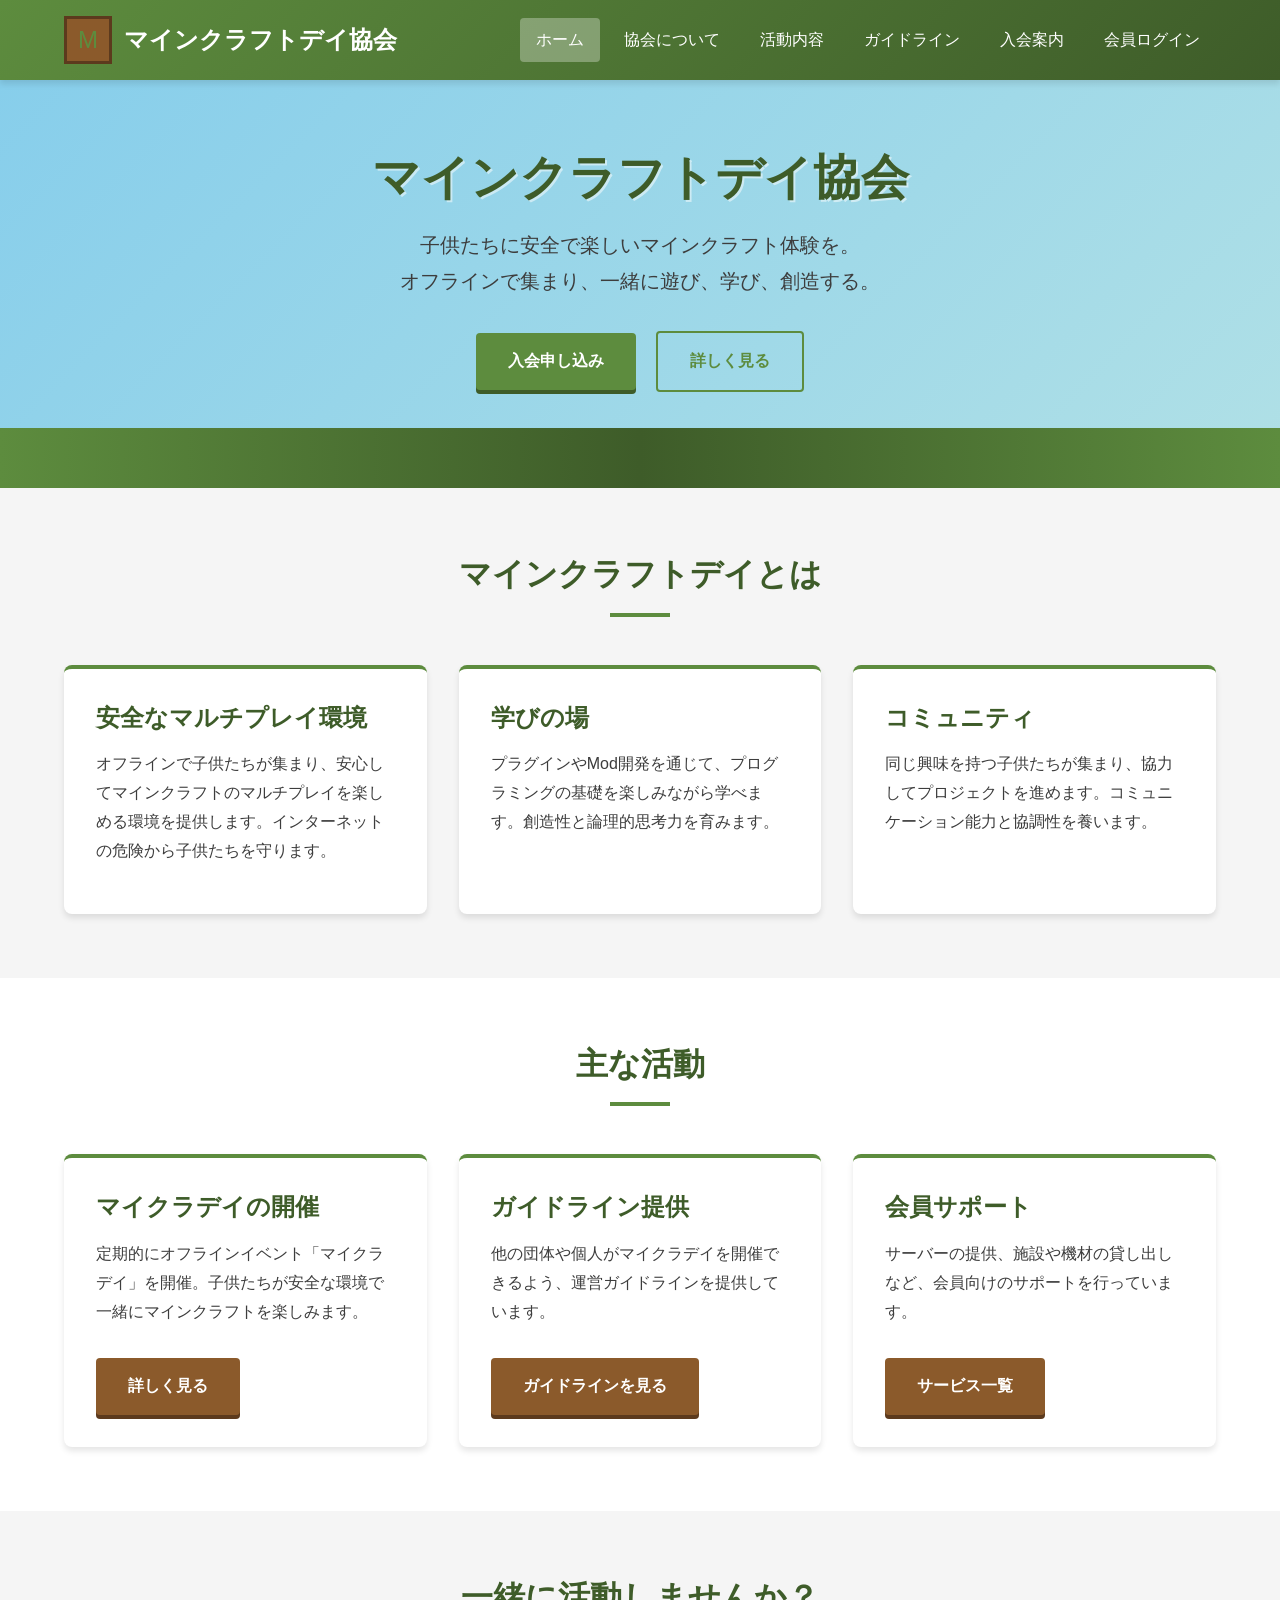
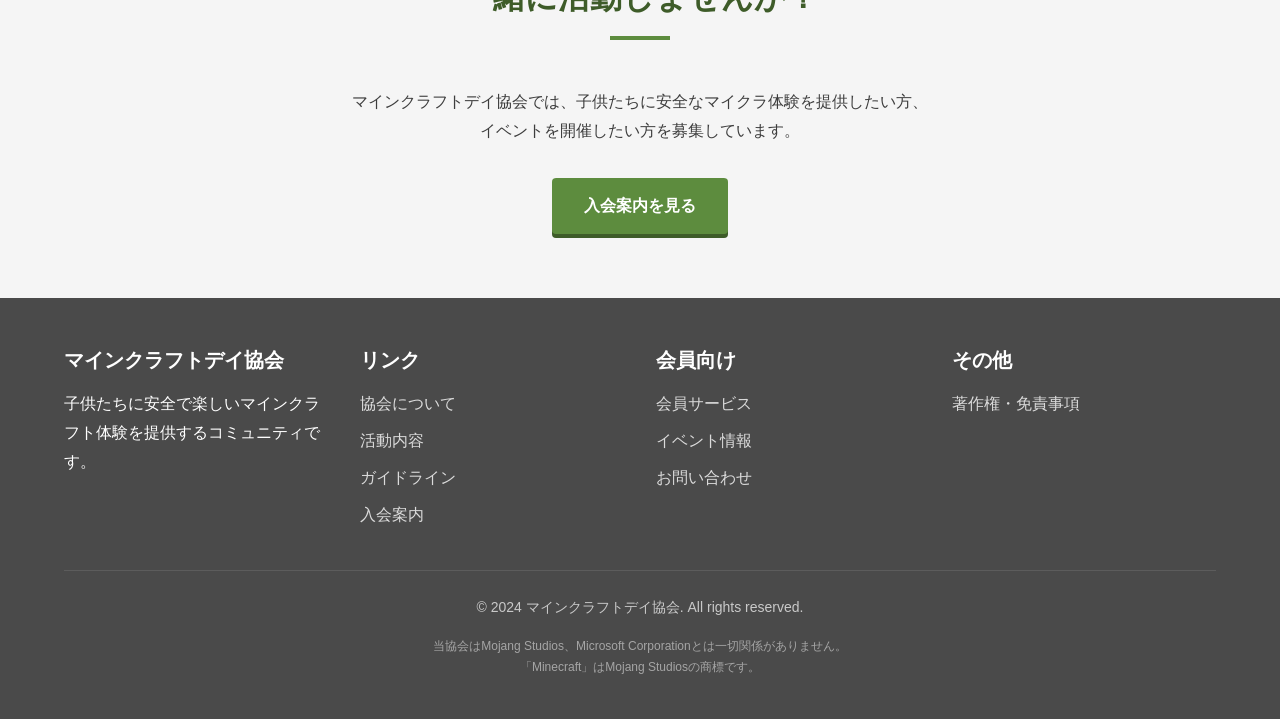
==== docs/index.html @ dab54b53 "初回登録" ====
<!DOCTYPE html>
<html lang="ja">
<head>
  <meta charset="UTF-8">
  <meta name="viewport" content="width=device-width, initial-scale=1.0">
  <meta name="description" content="マインクラフトデイ協会 - 子供たちに安全なマインクラフト体験を提供するコミュニティ。オフラインイベント「マイクラデイ」の開催、ガイドライン提供、サーバー・施設・機材の貸し出しを行っています。">
  <meta name="keywords" content="マインクラフト,マイクラ,子供,教育,オフラインイベント,マルチプレイ,Mod,プラグイン">
  <title>マインクラフトデイ協会 | 公式サイト</title>
  <link rel="stylesheet" href="css/style.css">
</head>
<body>
  <!-- Header -->
  <header class="header">
    <div class="container header-inner">
      <a href="index.html" class="logo">
        <div class="logo-icon">M</div>
        <span class="logo-text">マインクラフトデイ協会</span>
      </a>
      <button class="nav-toggle" aria-label="メニュー" onclick="toggleNav()">☰</button>
      <nav class="nav" id="nav">
        <a href="index.html" class="nav-link active">ホーム</a>
        <a href="about.html" class="nav-link">協会について</a>
        <a href="activities.html" class="nav-link">活動内容</a>
        <a href="guidelines.html" class="nav-link">ガイドライン</a>
        <a href="membership.html" class="nav-link">入会案内</a>
        <a href="members.html" class="nav-link">会員ログイン</a>
      </nav>
    </div>
  </header>

  <!-- Hero Section -->
  <section class="hero">
    <div class="container hero-content">
      <h1>マインクラフトデイ協会</h1>
      <p class="hero-subtitle">
        子供たちに安全で楽しいマインクラフト体験を。<br>
        オフラインで集まり、一緒に遊び、学び、創造する。
      </p>
      <div>
        <a href="membership.html" class="btn btn-primary">入会申し込み</a>
        <a href="about.html" class="btn btn-outline" style="margin-left: 1rem;">詳しく見る</a>
      </div>
    </div>
  </section>

  <!-- About Section -->
  <section class="section">
    <div class="container">
      <h2 class="section-title">マインクラフトデイとは</h2>
      <div class="card-grid">
        <div class="card">
          <h3>安全なマルチプレイ環境</h3>
          <p>オフラインで子供たちが集まり、安心してマインクラフトのマルチプレイを楽しめる環境を提供します。インターネットの危険から子供たちを守ります。</p>
        </div>
        <div class="card">
          <h3>学びの場</h3>
          <p>プラグインやMod開発を通じて、プログラミングの基礎を楽しみながら学べます。創造性と論理的思考力を育みます。</p>
        </div>
        <div class="card">
          <h3>コミュニティ</h3>
          <p>同じ興味を持つ子供たちが集まり、協力してプロジェクトを進めます。コミュニケーション能力と協調性を養います。</p>
        </div>
      </div>
    </div>
  </section>

  <!-- Activities Section -->
  <section class="section section-alt">
    <div class="container">
      <h2 class="section-title">主な活動</h2>
      <div class="card-grid">
        <div class="card">
          <h3>マイクラデイの開催</h3>
          <p>定期的にオフラインイベント「マイクラデイ」を開催。子供たちが安全な環境で一緒にマインクラフトを楽しみます。</p>
          <a href="activities.html" class="btn btn-secondary mt-2">詳しく見る</a>
        </div>
        <div class="card">
          <h3>ガイドライン提供</h3>
          <p>他の団体や個人がマイクラデイを開催できるよう、運営ガイドラインを提供しています。</p>
          <a href="guidelines.html" class="btn btn-secondary mt-2">ガイドラインを見る</a>
        </div>
        <div class="card">
          <h3>会員サポート</h3>
          <p>サーバーの提供、施設や機材の貸し出しなど、会員向けのサポートを行っています。</p>
          <a href="services.html" class="btn btn-secondary mt-2">サービス一覧</a>
        </div>
      </div>
    </div>
  </section>

  <!-- Join Section -->
  <section class="section">
    <div class="container text-center">
      <h2 class="section-title">一緒に活動しませんか？</h2>
      <p style="max-width: 600px; margin: 0 auto 2rem;">
        マインクラフトデイ協会では、子供たちに安全なマイクラ体験を提供したい方、<br>
        イベントを開催したい方を募集しています。
      </p>
      <a href="membership.html" class="btn btn-primary">入会案内を見る</a>
    </div>
  </section>

  <!-- Footer -->
  <footer class="footer">
    <div class="container">
      <div class="footer-grid">
        <div>
          <h4>マインクラフトデイ協会</h4>
          <p>子供たちに安全で楽しいマインクラフト体験を提供するコミュニティです。</p>
        </div>
        <div>
          <h4>リンク</h4>
          <ul class="footer-links">
            <li><a href="about.html">協会について</a></li>
            <li><a href="activities.html">活動内容</a></li>
            <li><a href="guidelines.html">ガイドライン</a></li>
            <li><a href="membership.html">入会案内</a></li>
          </ul>
        </div>
        <div>
          <h4>会員向け</h4>
          <ul class="footer-links">
            <li><a href="services.html">会員サービス</a></li>
            <li><a href="events.html">イベント情報</a></li>
            <li><a href="contact.html">お問い合わせ</a></li>
          </ul>
        </div>
        <div>
          <h4>その他</h4>
          <ul class="footer-links">
            <li><a href="legal.html">著作権・免責事項</a></li>
          </ul>
        </div>
      </div>
      <div class="footer-bottom">
        <p>&copy; 2024 マインクラフトデイ協会. All rights reserved.</p>
        <p class="footer-disclaimer">
          当協会はMojang Studios、Microsoft Corporationとは一切関係がありません。<br>
          「Minecraft」はMojang Studiosの商標です。
        </p>
      </div>
    </div>
  </footer>

  <script src="js/main.js"></script>
</body>
</html>
---- docs/css/style.css ----
/* ===================================
   Minecraft Day - Official Website
   =================================== */

/* CSS Variables */
:root {
  --mc-green: #5D8C3E;
  --mc-dark-green: #3E5C29;
  --mc-brown: #8B5A2B;
  --mc-dark-brown: #5C3A1D;
  --mc-stone: #7F7F7F;
  --mc-dark-stone: #4A4A4A;
  --mc-sky: #87CEEB;
  --mc-dirt: #966F33;
  --mc-text: #3D3D3D;
  --mc-light: #F5F5F5;
  --mc-white: #FFFFFF;
  --shadow: 0 4px 6px rgba(0, 0, 0, 0.1);
  --shadow-lg: 0 10px 25px rgba(0, 0, 0, 0.15);
}

/* Reset & Base */
*, *::before, *::after {
  box-sizing: border-box;
  margin: 0;
  padding: 0;
}

html {
  scroll-behavior: smooth;
}

body {
  font-family: 'Noto Sans JP', 'Hiragino Sans', 'Meiryo', sans-serif;
  line-height: 1.8;
  color: var(--mc-text);
  background-color: var(--mc-light);
}

a {
  color: var(--mc-green);
  text-decoration: none;
  transition: color 0.3s ease;
}

a:hover {
  color: var(--mc-dark-green);
}

img {
  max-width: 100%;
  height: auto;
}

/* Typography */
h1, h2, h3, h4, h5, h6 {
  font-weight: 700;
  line-height: 1.4;
  margin-bottom: 1rem;
}

h1 { font-size: 2.5rem; }
h2 { font-size: 2rem; }
h3 { font-size: 1.5rem; }
h4 { font-size: 1.25rem; }

p {
  margin-bottom: 1rem;
}

/* Layout */
.container {
  max-width: 1200px;
  margin: 0 auto;
  padding: 0 1.5rem;
}

/* Header */
.header {
  background: linear-gradient(135deg, var(--mc-green) 0%, var(--mc-dark-green) 100%);
  color: var(--mc-white);
  padding: 1rem 0;
  position: sticky;
  top: 0;
  z-index: 1000;
  box-shadow: var(--shadow);
}

.header-inner {
  display: flex;
  justify-content: space-between;
  align-items: center;
}

.logo {
  display: flex;
  align-items: center;
  gap: 0.75rem;
}

.logo-icon {
  width: 48px;
  height: 48px;
  background: var(--mc-brown);
  border: 3px solid var(--mc-dark-brown);
  display: flex;
  align-items: center;
  justify-content: center;
  font-size: 1.5rem;
}

.logo-text {
  font-size: 1.5rem;
  font-weight: 700;
  color: var(--mc-white);
}

.logo-text:hover {
  color: var(--mc-white);
}

/* Navigation */
.nav {
  display: flex;
  gap: 0.5rem;
}

.nav-link {
  color: var(--mc-white);
  padding: 0.5rem 1rem;
  border-radius: 4px;
  font-weight: 500;
  transition: background-color 0.3s ease;
}

.nav-link:hover {
  background-color: rgba(255, 255, 255, 0.2);
  color: var(--mc-white);
}

.nav-link.active {
  background-color: rgba(255, 255, 255, 0.3);
}

/* Mobile Navigation */
.nav-toggle {
  display: none;
  background: none;
  border: none;
  color: var(--mc-white);
  font-size: 1.5rem;
  cursor: pointer;
  padding: 0.5rem;
}

@media (max-width: 768px) {
  .nav-toggle {
    display: block;
  }

  .nav {
    display: none;
    position: absolute;
    top: 100%;
    left: 0;
    right: 0;
    background: var(--mc-dark-green);
    flex-direction: column;
    padding: 1rem;
    gap: 0;
  }

  .nav.active {
    display: flex;
  }

  .nav-link {
    padding: 1rem;
    border-bottom: 1px solid rgba(255, 255, 255, 0.1);
  }
}

/* Hero Section */
.hero {
  background: linear-gradient(135deg, var(--mc-sky) 0%, #B0E0E6 100%);
  padding: 4rem 0;
  text-align: center;
  position: relative;
  overflow: hidden;
}

.hero::before {
  content: '';
  position: absolute;
  bottom: 0;
  left: 0;
  right: 0;
  height: 60px;
  background: linear-gradient(to right, var(--mc-green) 0%, var(--mc-dark-green) 50%, var(--mc-green) 100%);
}

.hero-content {
  position: relative;
  z-index: 1;
  padding-bottom: 2rem;
}

.hero h1 {
  font-size: 3rem;
  color: var(--mc-dark-green);
  margin-bottom: 1rem;
  text-shadow: 2px 2px 0 rgba(255, 255, 255, 0.5);
}

.hero-subtitle {
  font-size: 1.25rem;
  color: var(--mc-text);
  max-width: 600px;
  margin: 0 auto 2rem;
}

/* Buttons */
.btn {
  display: inline-block;
  padding: 0.875rem 2rem;
  border-radius: 4px;
  font-weight: 600;
  text-align: center;
  cursor: pointer;
  transition: all 0.3s ease;
  border: none;
}

.btn-primary {
  background: var(--mc-green);
  color: var(--mc-white);
  box-shadow: 0 4px 0 var(--mc-dark-green);
}

.btn-primary:hover {
  background: var(--mc-dark-green);
  color: var(--mc-white);
  transform: translateY(2px);
  box-shadow: 0 2px 0 var(--mc-dark-green);
}

.btn-secondary {
  background: var(--mc-brown);
  color: var(--mc-white);
  box-shadow: 0 4px 0 var(--mc-dark-brown);
}

.btn-secondary:hover {
  background: var(--mc-dark-brown);
  color: var(--mc-white);
  transform: translateY(2px);
  box-shadow: 0 2px 0 var(--mc-dark-brown);
}

.btn-outline {
  background: transparent;
  color: var(--mc-green);
  border: 2px solid var(--mc-green);
}

.btn-outline:hover {
  background: var(--mc-green);
  color: var(--mc-white);
}

/* Section */
.section {
  padding: 4rem 0;
}

.section-alt {
  background: var(--mc-white);
}

.section-title {
  text-align: center;
  margin-bottom: 3rem;
  color: var(--mc-dark-green);
  position: relative;
}

.section-title::after {
  content: '';
  display: block;
  width: 60px;
  height: 4px;
  background: var(--mc-green);
  margin: 1rem auto 0;
}

/* Cards */
.card-grid {
  display: grid;
  grid-template-columns: repeat(auto-fit, minmax(280px, 1fr));
  gap: 2rem;
}

.card {
  background: var(--mc-white);
  border-radius: 8px;
  padding: 2rem;
  box-shadow: var(--shadow);
  transition: transform 0.3s ease, box-shadow 0.3s ease;
  border-top: 4px solid var(--mc-green);
}

.card:hover {
  transform: translateY(-5px);
  box-shadow: var(--shadow-lg);
}

.card-icon {
  font-size: 3rem;
  margin-bottom: 1rem;
}

.card h3 {
  color: var(--mc-dark-green);
}

/* Features */
.feature-list {
  list-style: none;
}

.feature-list li {
  padding: 0.75rem 0;
  padding-left: 2rem;
  position: relative;
  border-bottom: 1px solid rgba(0, 0, 0, 0.05);
}

.feature-list li::before {
  content: '✓';
  position: absolute;
  left: 0;
  color: var(--mc-green);
  font-weight: bold;
}

/* Table */
.table-responsive {
  overflow-x: auto;
}

table {
  width: 100%;
  border-collapse: collapse;
  margin: 1.5rem 0;
}

th, td {
  padding: 1rem;
  text-align: left;
  border-bottom: 1px solid #ddd;
}

th {
  background: var(--mc-green);
  color: var(--mc-white);
}

tr:hover {
  background: rgba(93, 140, 62, 0.05);
}

/* Form Embed */
.form-container {
  max-width: 800px;
  margin: 0 auto;
  background: var(--mc-white);
  padding: 2rem;
  border-radius: 8px;
  box-shadow: var(--shadow);
}

.form-container iframe {
  width: 100%;
  border: none;
  min-height: 600px;
}

/* Alert Box */
.alert {
  padding: 1rem 1.5rem;
  border-radius: 4px;
  margin-bottom: 1.5rem;
}

.alert-info {
  background: #E3F2FD;
  border-left: 4px solid #2196F3;
  color: #1565C0;
}

.alert-warning {
  background: #FFF3E0;
  border-left: 4px solid #FF9800;
  color: #E65100;
}

.alert-success {
  background: #E8F5E9;
  border-left: 4px solid #4CAF50;
  color: #2E7D32;
}

/* Footer */
.footer {
  background: var(--mc-dark-stone);
  color: var(--mc-white);
  padding: 3rem 0 1.5rem;
}

.footer-grid {
  display: grid;
  grid-template-columns: repeat(auto-fit, minmax(200px, 1fr));
  gap: 2rem;
  margin-bottom: 2rem;
}

.footer h4 {
  color: var(--mc-white);
  margin-bottom: 1rem;
}

.footer-links {
  list-style: none;
}

.footer-links li {
  margin-bottom: 0.5rem;
}

.footer-links a {
  color: rgba(255, 255, 255, 0.8);
}

.footer-links a:hover {
  color: var(--mc-white);
}

.footer-bottom {
  border-top: 1px solid rgba(255, 255, 255, 0.1);
  padding-top: 1.5rem;
  text-align: center;
  font-size: 0.875rem;
  color: rgba(255, 255, 255, 0.7);
}

.footer-disclaimer {
  font-size: 0.75rem;
  color: rgba(255, 255, 255, 0.5);
  margin-top: 1rem;
}

/* Page Header */
.page-header {
  background: linear-gradient(135deg, var(--mc-green) 0%, var(--mc-dark-green) 100%);
  color: var(--mc-white);
  padding: 3rem 0;
  text-align: center;
}

.page-header h1 {
  margin-bottom: 0.5rem;
}

.page-header p {
  opacity: 0.9;
  margin-bottom: 0;
}

/* Breadcrumb */
.breadcrumb {
  padding: 1rem 0;
  font-size: 0.875rem;
}

.breadcrumb a {
  color: var(--mc-stone);
}

.breadcrumb span {
  color: var(--mc-text);
}

/* Content */
.content {
  max-width: 800px;
  margin: 0 auto;
}

.content h2 {
  color: var(--mc-dark-green);
  margin-top: 2.5rem;
  padding-bottom: 0.5rem;
  border-bottom: 2px solid var(--mc-green);
}

.content h3 {
  color: var(--mc-green);
  margin-top: 2rem;
}

.content ul, .content ol {
  margin-left: 1.5rem;
  margin-bottom: 1rem;
}

.content li {
  margin-bottom: 0.5rem;
}

/* Timeline */
.timeline {
  position: relative;
  padding-left: 2rem;
}

.timeline::before {
  content: '';
  position: absolute;
  left: 0;
  top: 0;
  bottom: 0;
  width: 4px;
  background: var(--mc-green);
}

.timeline-item {
  position: relative;
  padding-bottom: 2rem;
}

.timeline-item::before {
  content: '';
  position: absolute;
  left: -2rem;
  top: 0;
  width: 16px;
  height: 16px;
  background: var(--mc-white);
  border: 4px solid var(--mc-green);
  border-radius: 50%;
  transform: translateX(-6px);
}

.timeline-date {
  font-weight: 600;
  color: var(--mc-green);
}

/* Utilities */
.text-center { text-align: center; }
.text-left { text-align: left; }
.text-right { text-align: right; }
.mt-1 { margin-top: 0.5rem; }
.mt-2 { margin-top: 1rem; }
.mt-3 { margin-top: 1.5rem; }
.mt-4 { margin-top: 2rem; }
.mb-1 { margin-bottom: 0.5rem; }
.mb-2 { margin-bottom: 1rem; }
.mb-3 { margin-bottom: 1.5rem; }
.mb-4 { margin-bottom: 2rem; }

/* Responsive */
@media (max-width: 768px) {
  h1 { font-size: 2rem; }
  h2 { font-size: 1.5rem; }

  .hero h1 {
    font-size: 2rem;
  }

  .hero-subtitle {
    font-size: 1rem;
  }

  .section {
    padding: 2.5rem 0;
  }

  .card {
    padding: 1.5rem;
  }
}
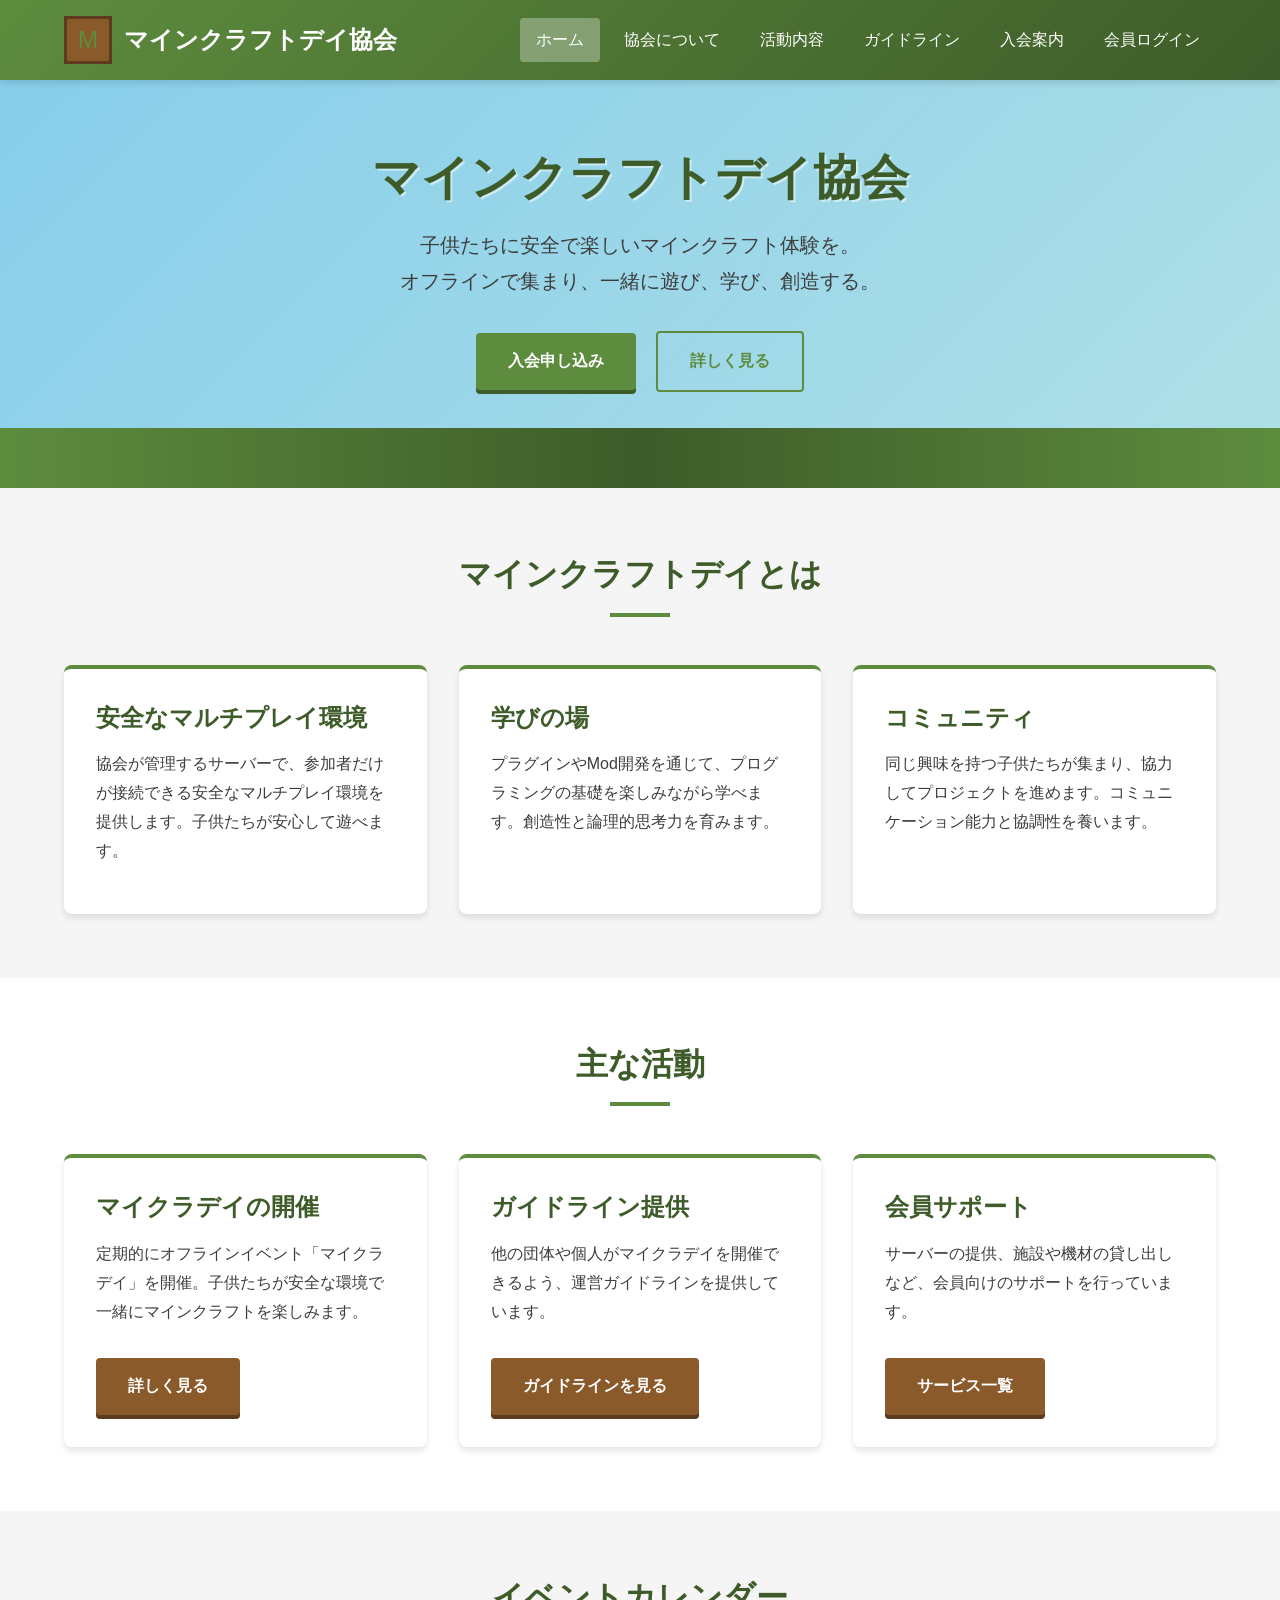
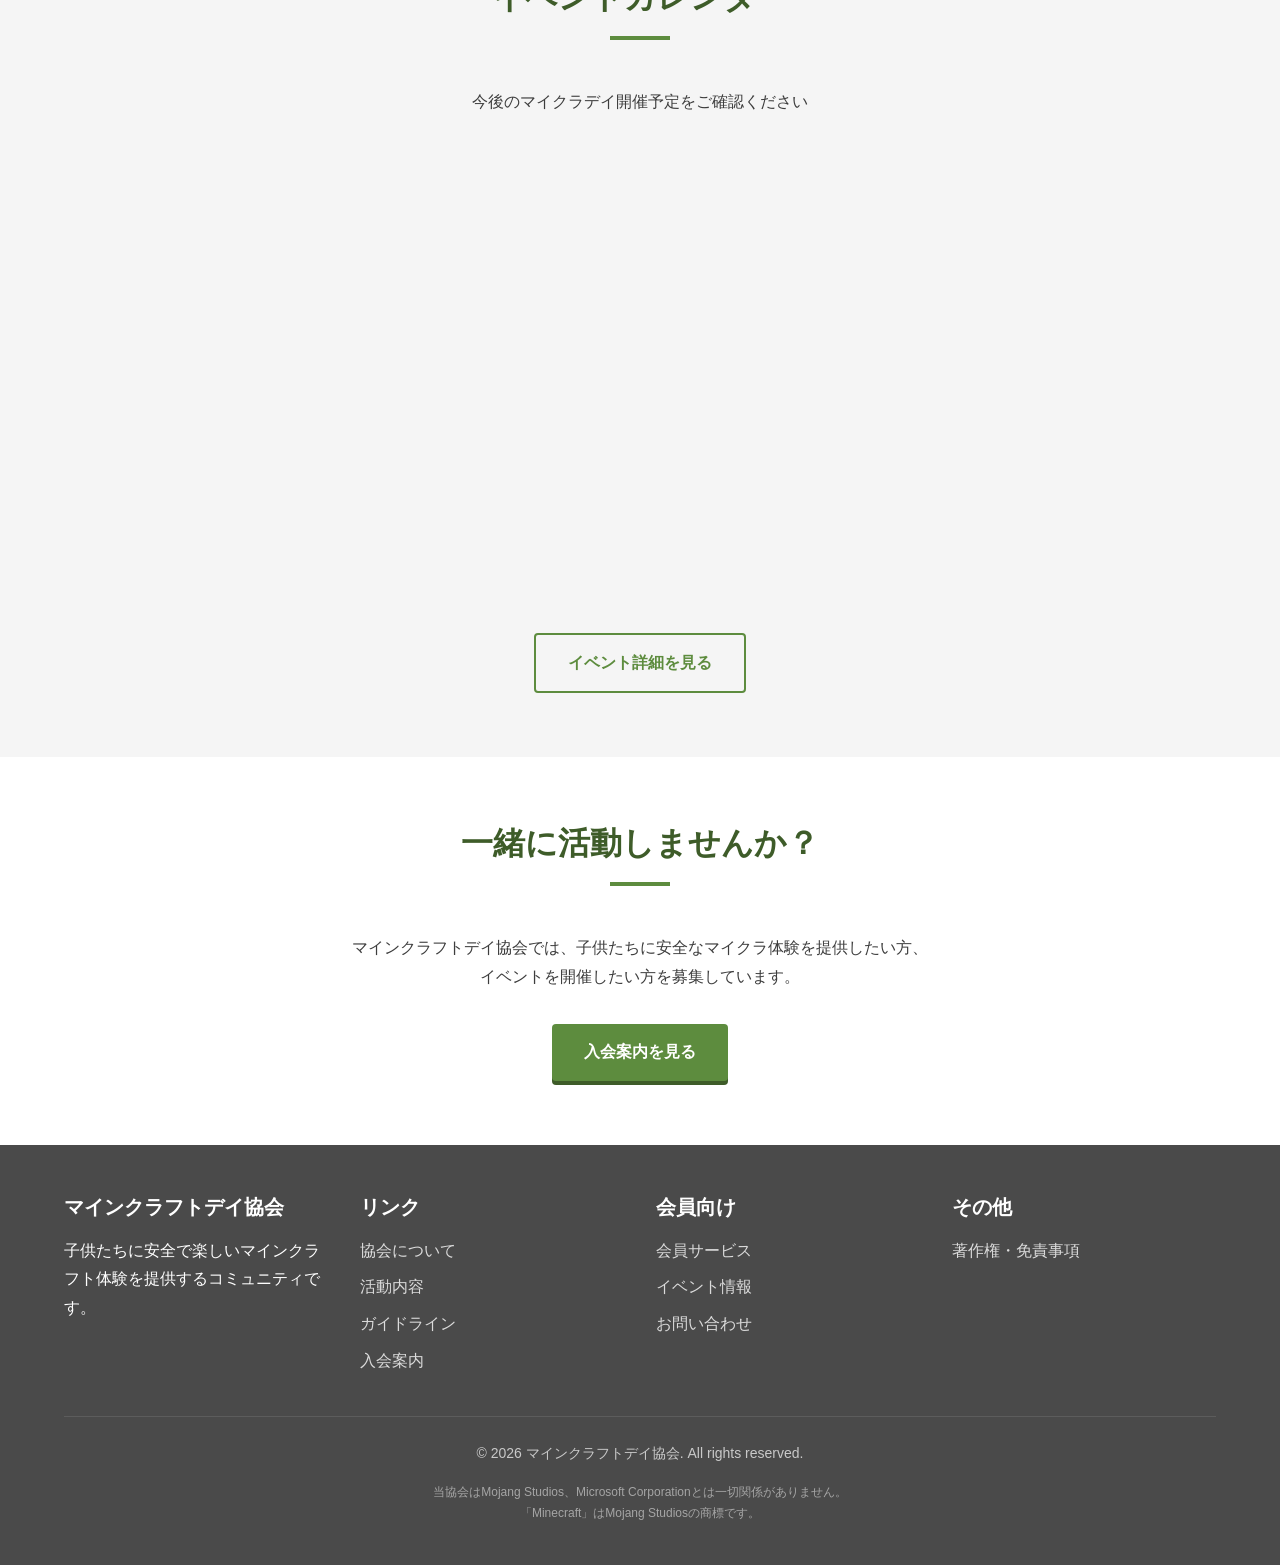
==== commit 7c0f8b28: "サイト内容の修正と入会フォームの設定 - オフライン環境の記述を自前サーバー環境に修正 - 設立年を2024年から2026年に変更 - トップページにイベントカレンダーを追加 - 入会申込フォーム(G" ====
--- a/docs/index.html
+++ b/docs/index.html
@@ -50,7 +50,7 @@
       <div class="card-grid">
         <div class="card">
           <h3>安全なマルチプレイ環境</h3>
-          <p>オフラインで子供たちが集まり、安心してマインクラフトのマルチプレイを楽しめる環境を提供します。インターネットの危険から子供たちを守ります。</p>
+          <p>協会が管理するサーバーで、参加者だけが接続できる安全なマルチプレイ環境を提供します。子供たちが安心して遊べます。</p>
         </div>
         <div class="card">
           <h3>学びの場</h3>
@@ -88,8 +88,27 @@
     </div>
   </section>
 
+  <!-- Event Calendar Section -->
+  <section class="section">
+    <div class="container">
+      <h2 class="section-title">イベントカレンダー</h2>
+      <p class="text-center" style="margin-bottom: 2rem;">今後のマイクラデイ開催予定をご確認ください</p>
+      <div class="calendar-container">
+        <iframe
+          src="https://calendar.google.com/calendar/embed?src=1abce4de15f09ba69d8c5e4311d3b2d6407c9173e6d50afd03b08295b97388e1%40group.calendar.google.com&ctz=Asia%2FTokyo&showTitle=0&showNav=1&showPrint=0&showCalendars=0"
+          style="border: 0; width: 100%; height: 450px;"
+          frameborder="0"
+          scrolling="no">
+        </iframe>
+      </div>
+      <div class="text-center mt-3">
+        <a href="events.html" class="btn btn-outline">イベント詳細を見る</a>
+      </div>
+    </div>
+  </section>
+
   <!-- Join Section -->
-  <section class="section">
+  <section class="section section-alt">
     <div class="container text-center">
       <h2 class="section-title">一緒に活動しませんか？</h2>
       <p style="max-width: 600px; margin: 0 auto 2rem;">
@@ -133,7 +152,7 @@
         </div>
       </div>
       <div class="footer-bottom">
-        <p>&copy; 2024 マインクラフトデイ協会. All rights reserved.</p>
+        <p>&copy; 2026 マインクラフトデイ協会. All rights reserved.</p>
         <p class="footer-disclaimer">
           当協会はMojang Studios、Microsoft Corporationとは一切関係がありません。<br>
           「Minecraft」はMojang Studiosの商標です。
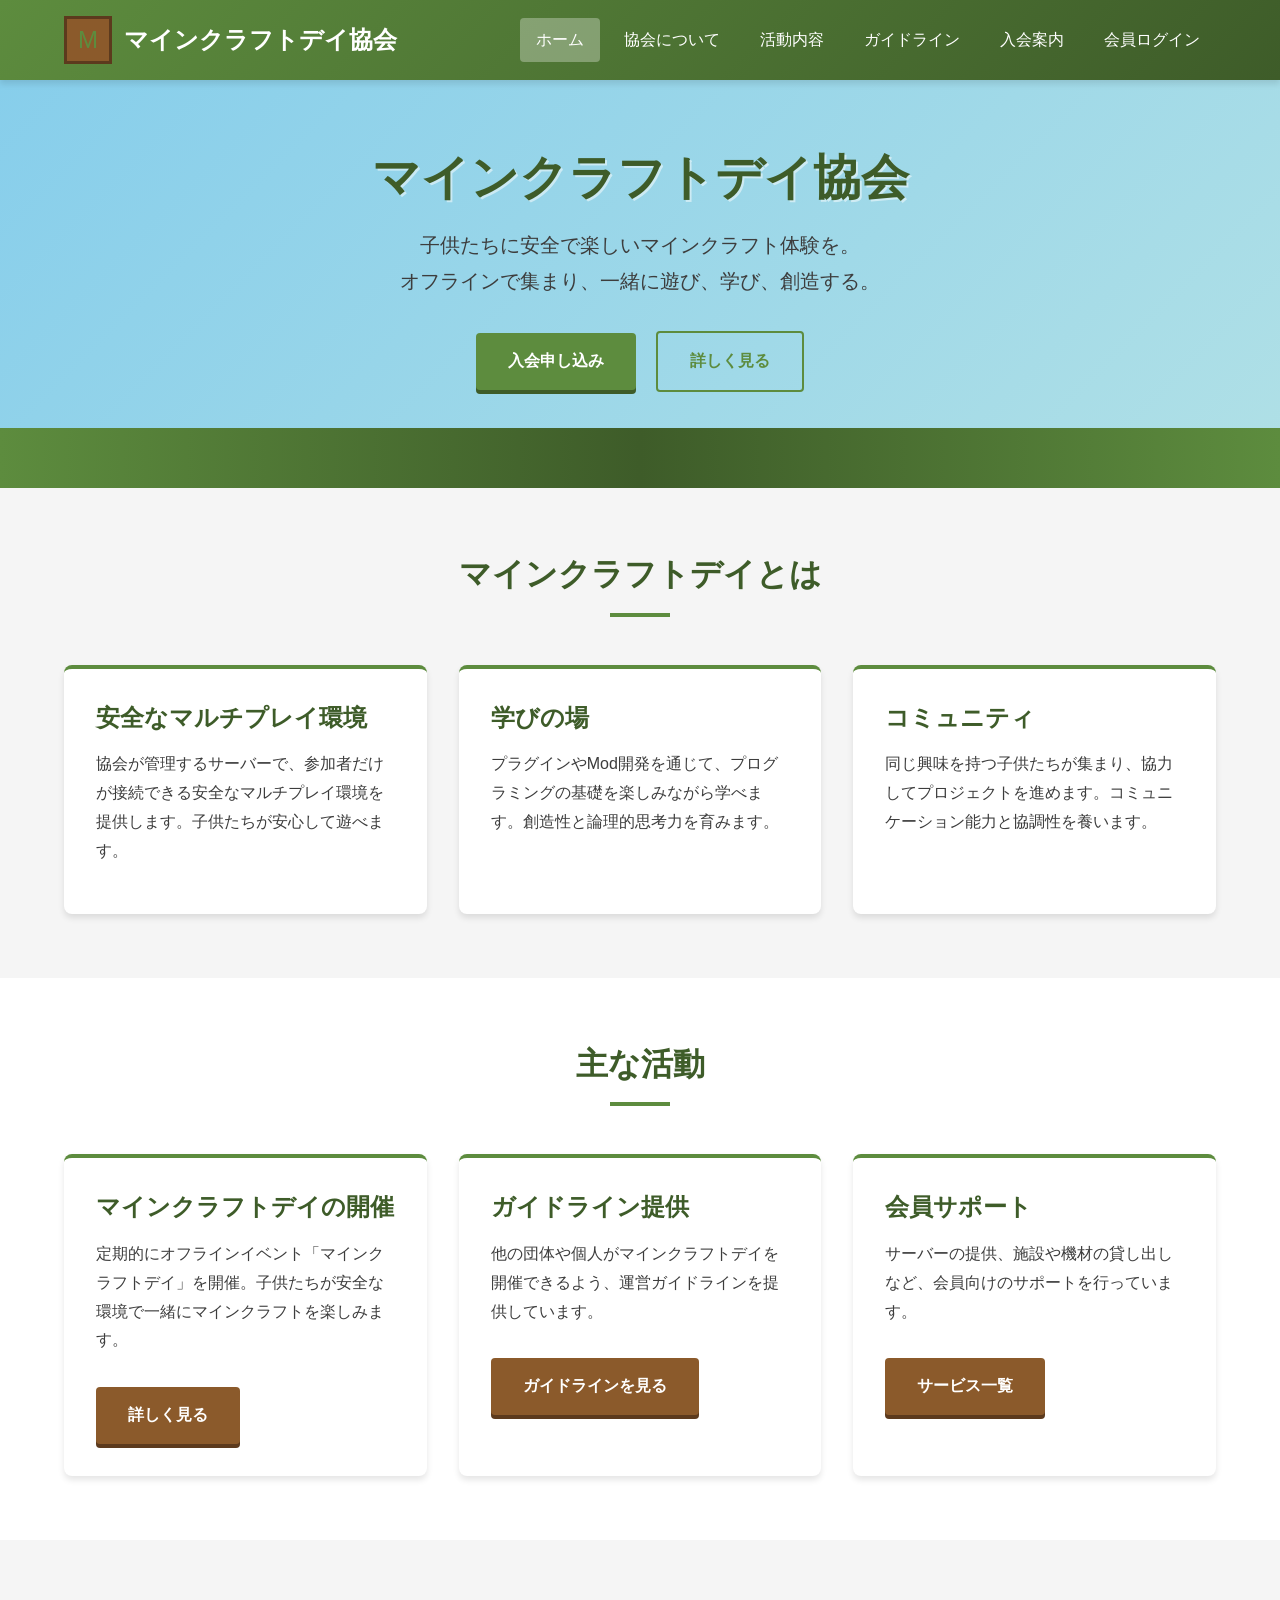
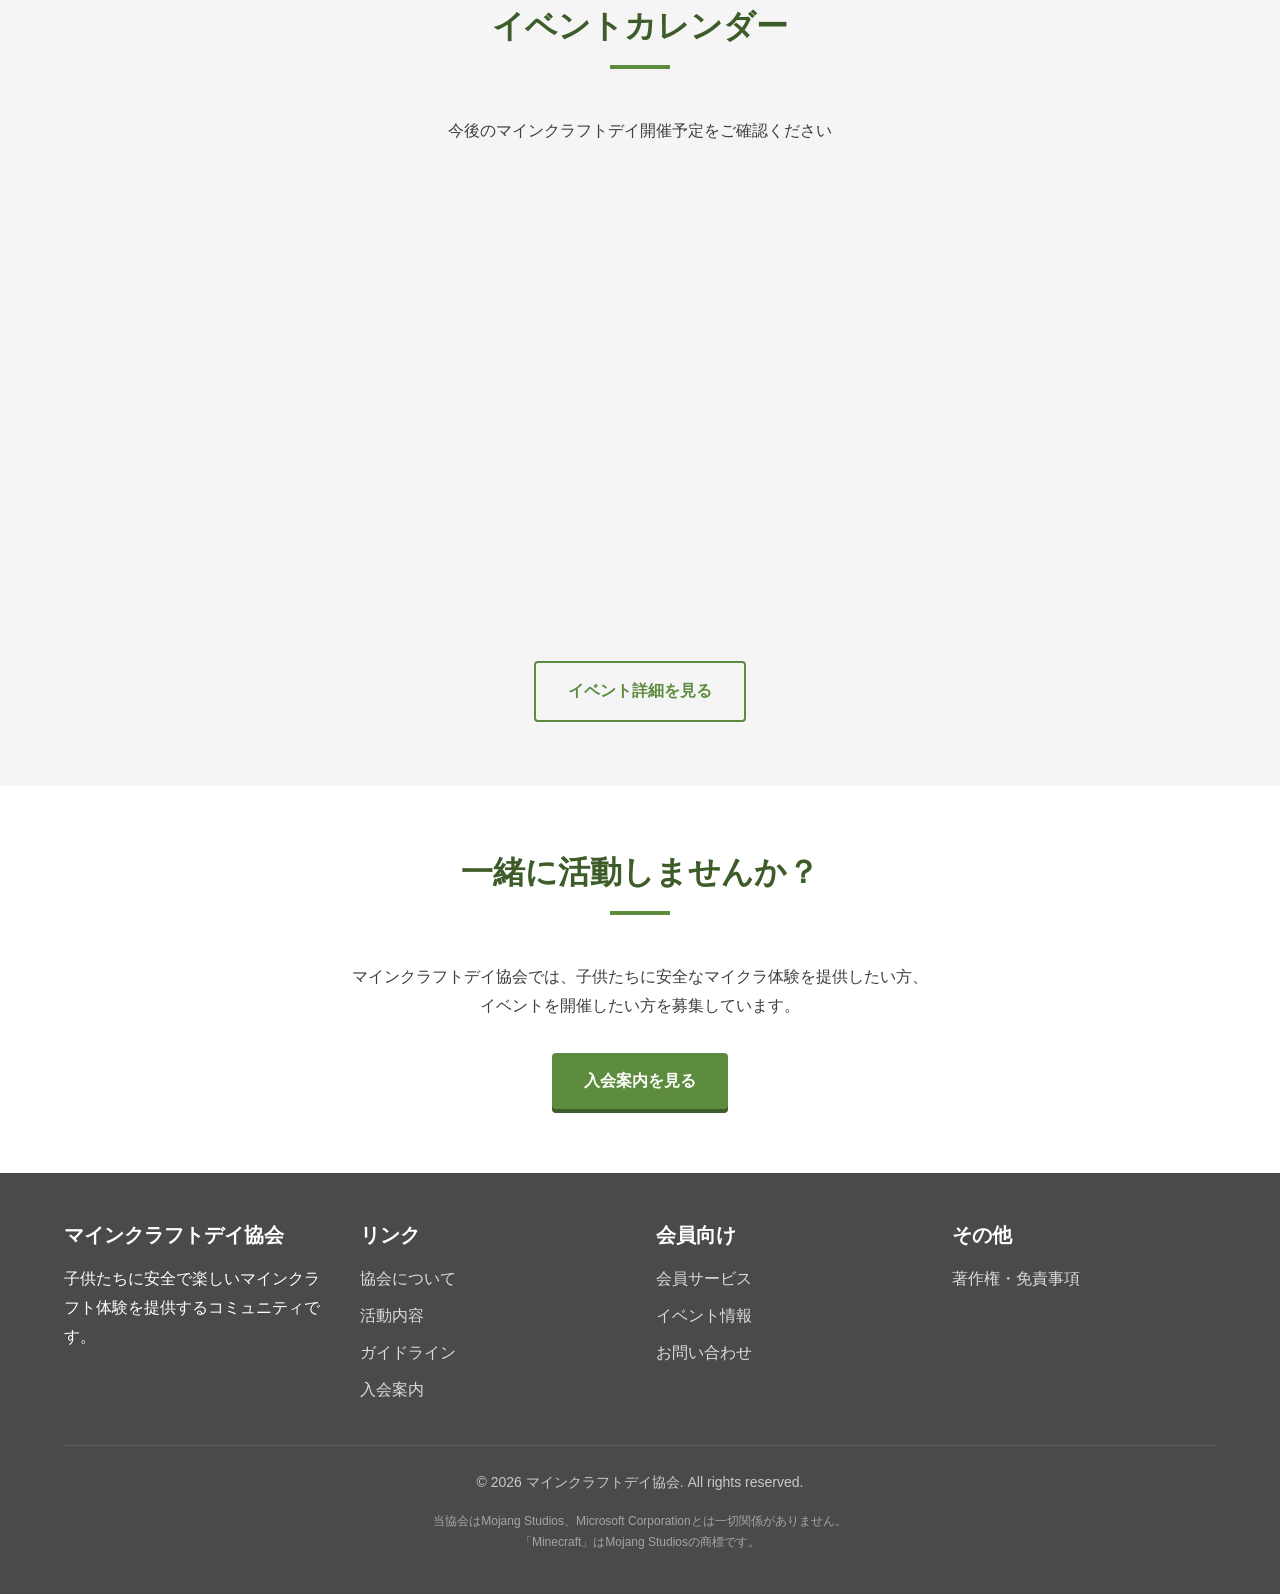
==== commit 10f1d7cd: "マイクラデイの表記揺れを修正" ====
--- a/docs/index.html
+++ b/docs/index.html
@@ -3,7 +3,7 @@
 <head>
   <meta charset="UTF-8">
   <meta name="viewport" content="width=device-width, initial-scale=1.0">
-  <meta name="description" content="マインクラフトデイ協会 - 子供たちに安全なマインクラフト体験を提供するコミュニティ。オフラインイベント「マイクラデイ」の開催、ガイドライン提供、サーバー・施設・機材の貸し出しを行っています。">
+  <meta name="description" content="マインクラフトデイ協会 - 子供たちに安全なマインクラフト体験を提供するコミュニティ。オフラインイベント「マインクラフトデイ」の開催、ガイドライン提供、サーバー・施設・機材の貸し出しを行っています。">
   <meta name="keywords" content="マインクラフト,マイクラ,子供,教育,オフラインイベント,マルチプレイ,Mod,プラグイン">
   <title>マインクラフトデイ協会 | 公式サイト</title>
   <link rel="stylesheet" href="css/style.css">
@@ -70,13 +70,13 @@
       <h2 class="section-title">主な活動</h2>
       <div class="card-grid">
         <div class="card">
-          <h3>マイクラデイの開催</h3>
-          <p>定期的にオフラインイベント「マイクラデイ」を開催。子供たちが安全な環境で一緒にマインクラフトを楽しみます。</p>
+          <h3>マインクラフトデイの開催</h3>
+          <p>定期的にオフラインイベント「マインクラフトデイ」を開催。子供たちが安全な環境で一緒にマインクラフトを楽しみます。</p>
           <a href="activities.html" class="btn btn-secondary mt-2">詳しく見る</a>
         </div>
         <div class="card">
           <h3>ガイドライン提供</h3>
-          <p>他の団体や個人がマイクラデイを開催できるよう、運営ガイドラインを提供しています。</p>
+          <p>他の団体や個人がマインクラフトデイを開催できるよう、運営ガイドラインを提供しています。</p>
           <a href="guidelines.html" class="btn btn-secondary mt-2">ガイドラインを見る</a>
         </div>
         <div class="card">
@@ -92,7 +92,7 @@
   <section class="section">
     <div class="container">
       <h2 class="section-title">イベントカレンダー</h2>
-      <p class="text-center" style="margin-bottom: 2rem;">今後のマイクラデイ開催予定をご確認ください</p>
+      <p class="text-center" style="margin-bottom: 2rem;">今後のマインクラフトデイ開催予定をご確認ください</p>
       <div class="calendar-container">
         <iframe
           src="https://calendar.google.com/calendar/embed?src=1abce4de15f09ba69d8c5e4311d3b2d6407c9173e6d50afd03b08295b97388e1%40group.calendar.google.com&ctz=Asia%2FTokyo&showTitle=0&showNav=1&showPrint=0&showCalendars=0"
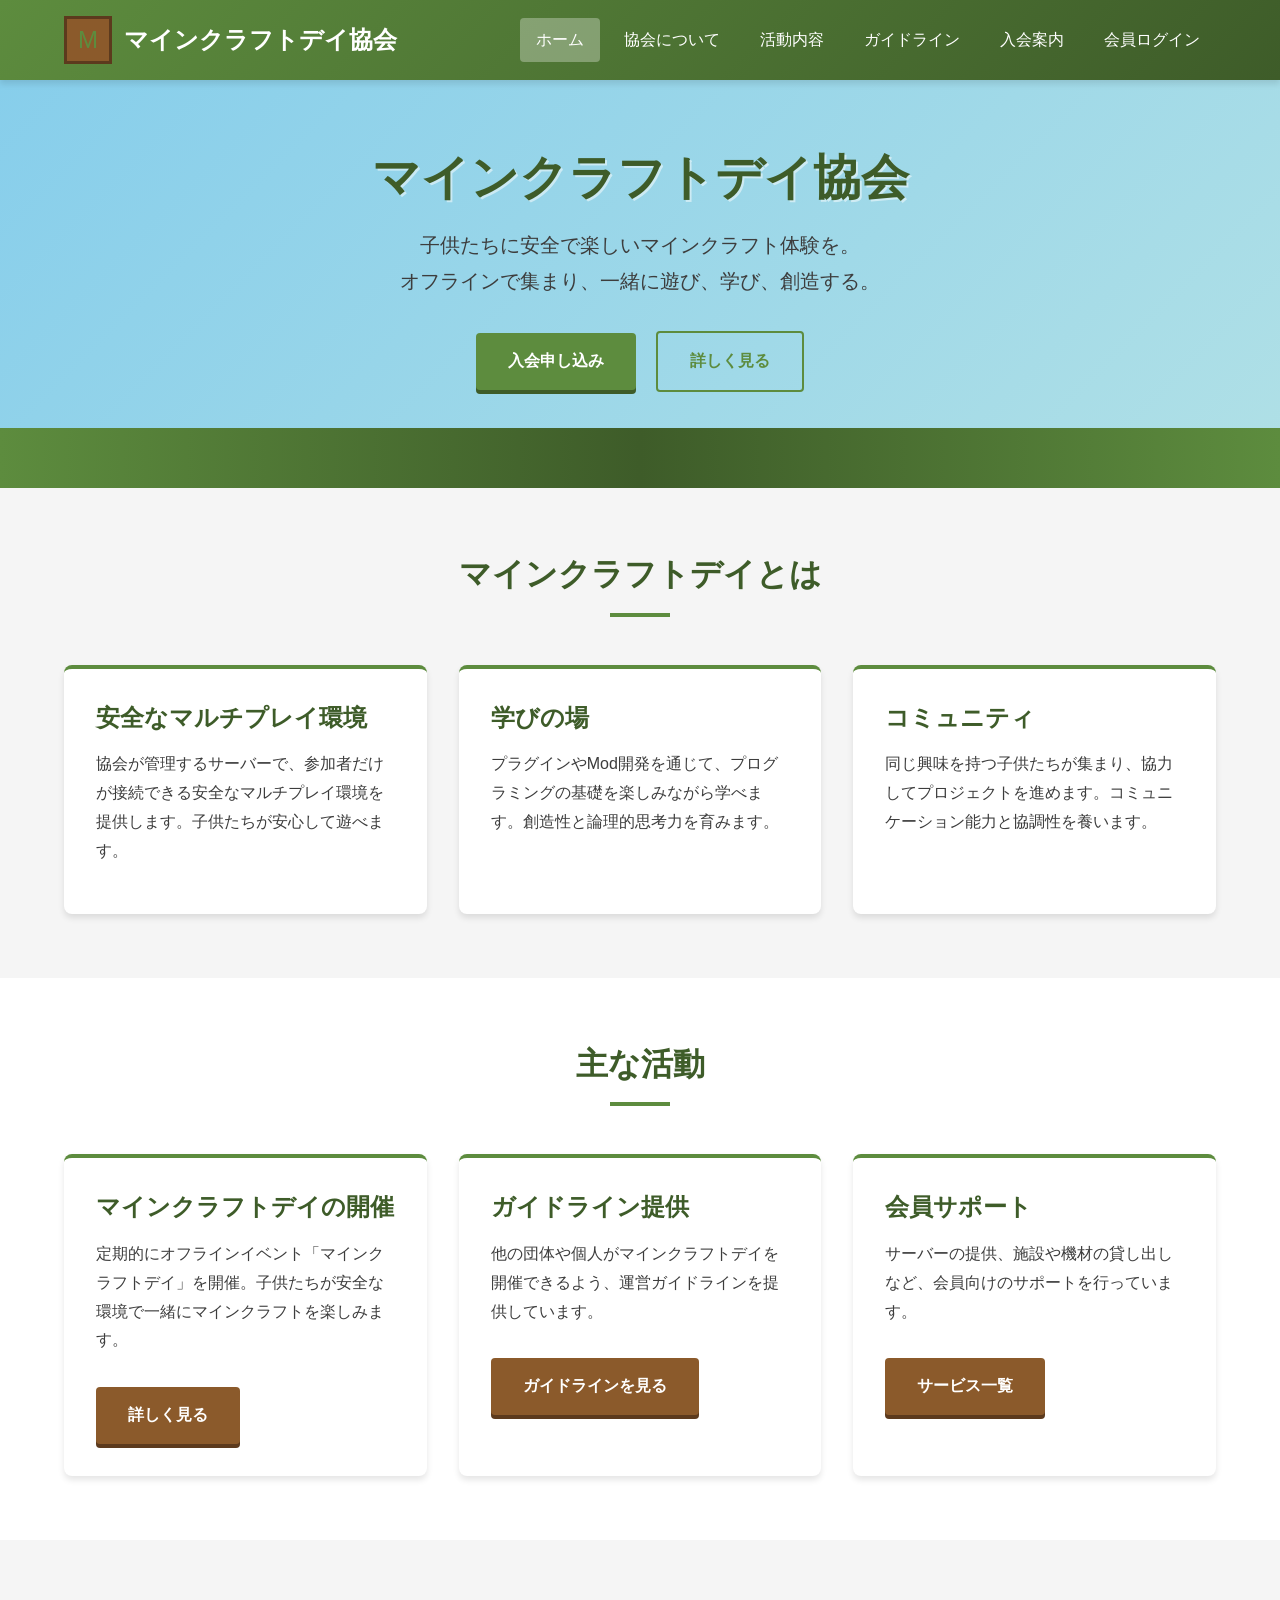
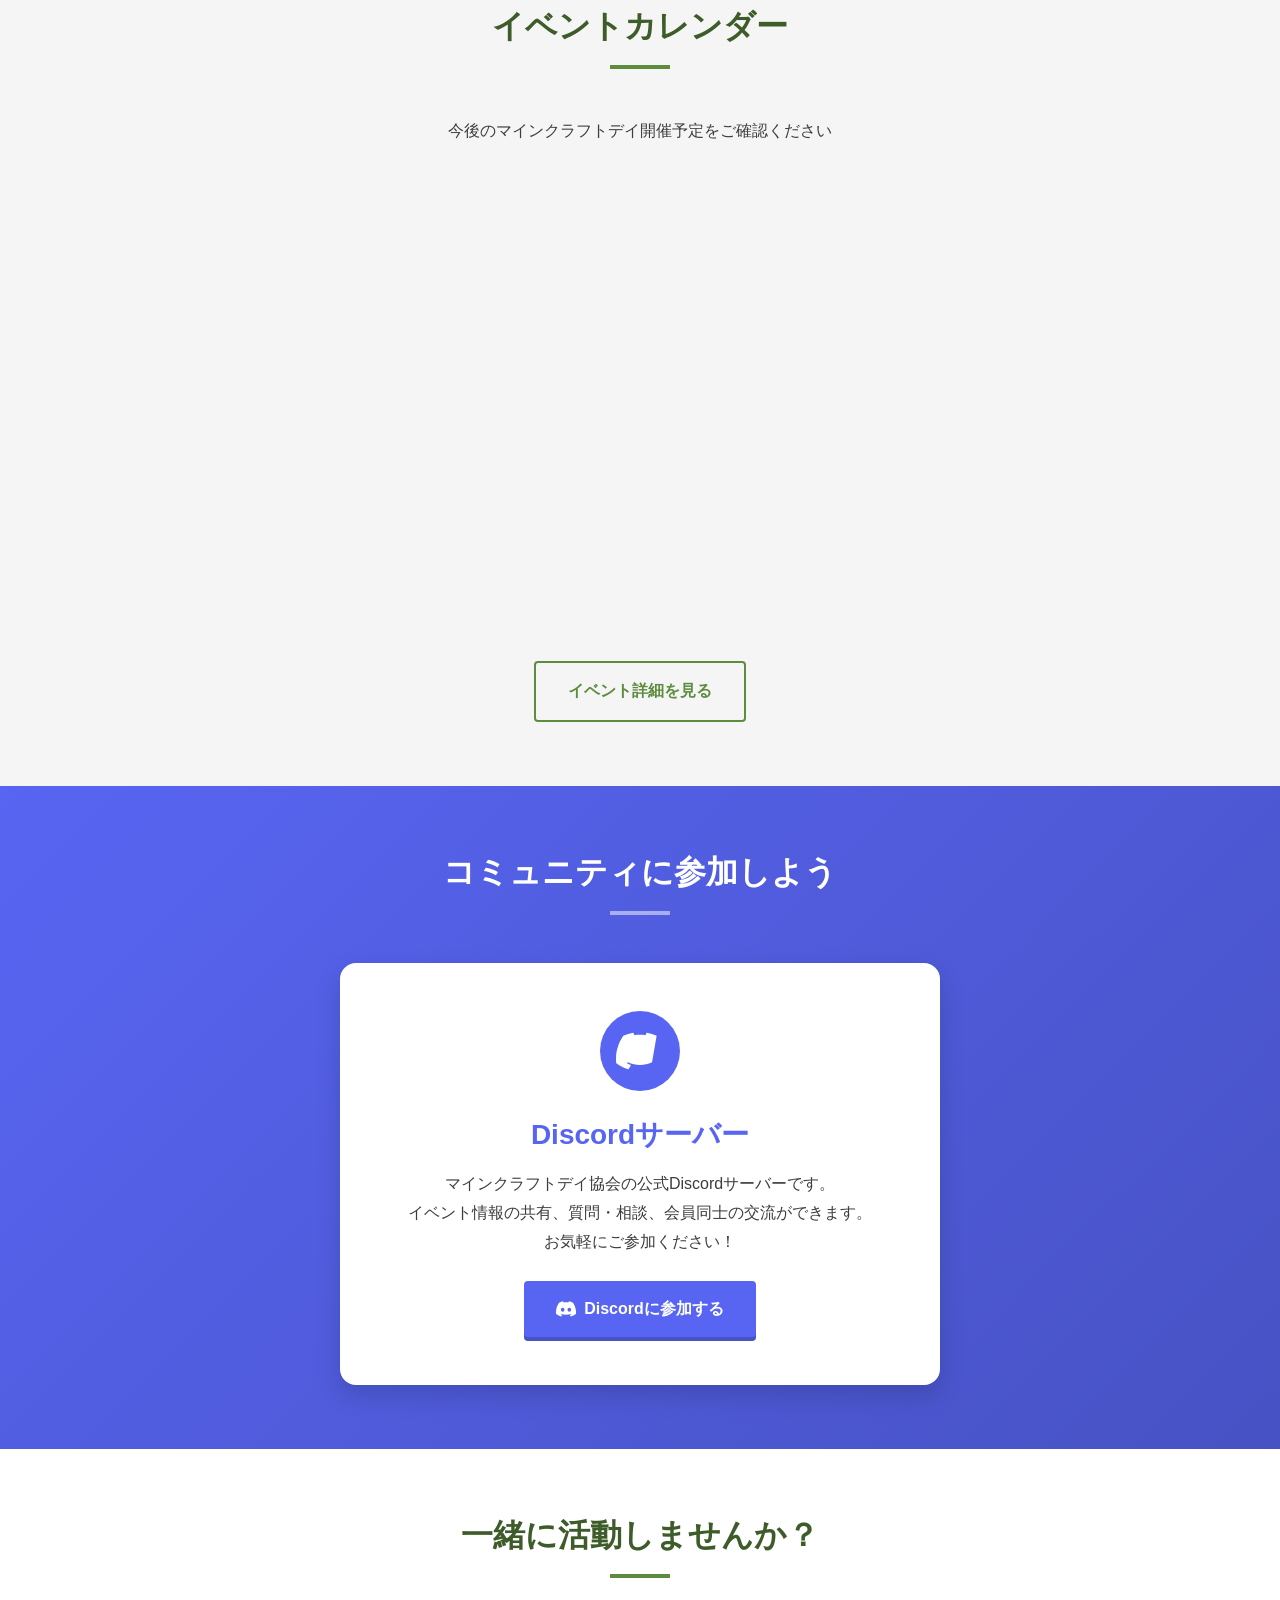
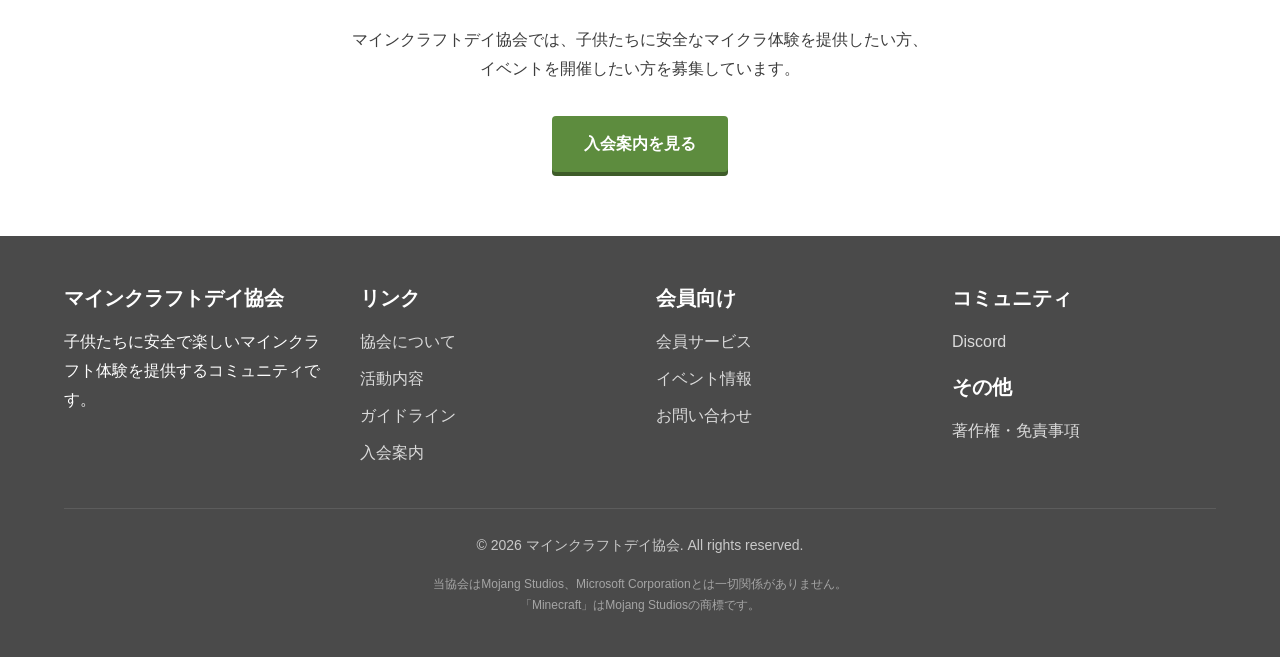
==== commit 1f7dd657: "Discord案内の追加と代表者情報の掲載 - トップページにDiscord案内セクションを追加 - 全ページのフッターにDiscordリンクを追加 - CSSにDiscordスタイルを追加 - 協会" ====
--- a/docs/index.html
+++ b/docs/index.html
@@ -107,6 +107,32 @@
     </div>
   </section>
 
+  <!-- Discord Section -->
+  <section class="section discord-section">
+    <div class="container text-center">
+      <h2 class="section-title">コミュニティに参加しよう</h2>
+      <div class="discord-card">
+        <div class="discord-icon">
+          <svg viewBox="0 0 71 55" fill="currentColor" xmlns="http://www.w3.org/2000/svg">
+            <path d="M60.1045 4.8978C55.5792 2.8214 50.7265 1.2916 45.6527 0.41542C45.5603 0.39851 45.468 0.440769 45.4204 0.525289C44.7963 1.6353 44.105 3.0834 43.6209 4.2216C38.1637 3.4046 32.7345 3.4046 27.3892 4.2216C26.905 3.0581 26.1886 1.6353 25.5617 0.525289C25.5141 0.443589 25.4218 0.40133 25.3294 0.41542C20.2584 1.2888 15.4057 2.8186 10.8776 4.8978C10.8384 4.9147 10.8048 4.9429 10.7825 4.9795C1.57795 18.7309 -0.943561 32.1443 0.293408 45.3914C0.299005 45.4562 0.335386 45.5182 0.385761 45.5576C6.45866 50.0174 12.3413 52.7249 18.1147 54.5195C18.2071 54.5477 18.305 54.5139 18.3638 54.4378C19.7295 52.5728 20.9469 50.6063 21.9907 48.5383C22.0523 48.4172 21.9935 48.2735 21.8676 48.2256C19.9366 47.4931 18.0979 46.6 16.3292 45.5858C16.1893 45.5041 16.1781 45.304 16.3068 45.2082C16.679 44.9293 17.0513 44.6391 17.4067 44.3461C17.471 44.2926 17.5606 44.2813 17.6362 44.3151C29.2558 49.6202 41.8354 49.6202 53.3179 44.3151C53.3## 44.2785 53.4eli 44.2898 53.4863 44.3433C53.8417 44.6363 54.214 44.9293 54.5خ62 45.2082C54.6949 45.304 54.6865 45.5041 54.5765 45.5858C52.8078 46.6197 50.9691 47.4931 49.0351 48.2228C48.9092 48.2707 48.8532 48.4172 48.9148 48.5383C49.9814 50.6034 51.1988 52.5699 52.5765 54.435C52.6324 54.5139 52.7303 54.5765 52.8227 54.5195C58.6248 52.7249 64.5765 50.0174 70.6765 45.5576C70.7297 45.5182 70.7633 45.459 70.7689 45.3942C72.2765 30.0791 68.2765 16.7757 60.2765 4.9823C60.2582 4.9429 60.2218 4.9147 60.1045 4.8978ZM23.7259 37.3253C20.2276 37.3253 17.3451 34.1136 17.3451 30.1693C17.3451 26.225 20.1717 23.0133 23.7259 23.0133C27.308 23.0133 30.1626 26.2532 30.1067 30.1693C30.1067 34.1136 27.2802 37.3253 23.7259 37.3253ZM47.3178 37.3253C43.8196 37.3253 40.9371 34.1136 40.9371 30.1693C40.9371 26.225 43.7636 23.0133 47.3178 23.0133C50.9 23.0133 53.7545 26.2532 53.6986 30.1693C53.6986 34.1136 50.9 37.3253 47.3178 37.3253Z"/>
+          </svg>
+        </div>
+        <h3>Discordサーバー</h3>
+        <p>
+          マインクラフトデイ協会の公式Discordサーバーです。<br>
+          イベント情報の共有、質問・相談、会員同士の交流ができます。<br>
+          お気軽にご参加ください！
+        </p>
+        <a href="https://discord.gg/yJNMPBXGE4" class="btn btn-discord" target="_blank" rel="noopener noreferrer">
+          <svg viewBox="0 0 71 55" fill="currentColor" xmlns="http://www.w3.org/2000/svg" style="width: 20px; height: 20px; margin-right: 8px; vertical-align: middle;">
+            <path d="M60.1045 4.8978C55.5792 2.8214 50.7265 1.2916 45.6527 0.41542C45.5603 0.39851 45.468 0.440769 45.4204 0.525289C44.7963 1.6353 44.105 3.0834 43.6209 4.2216C38.1637 3.4046 32.7345 3.4046 27.3892 4.2216C26.905 3.0581 26.1886 1.6353 25.5617 0.525289C25.5141 0.443589 25.4218 0.40133 25.3294 0.41542C20.2584 1.2888 15.4057 2.8186 10.8776 4.8978C10.8384 4.9147 10.8048 4.9429 10.7825 4.9795C1.57795 18.7309 -0.943561 32.1443 0.293408 45.3914C0.299005 45.4562 0.335386 45.5182 0.385761 45.5576C6.45866 50.0174 12.3413 52.7249 18.1147 54.5195C18.2071 54.5477 18.305 54.5139 18.3638 54.4378C19.7295 52.5728 20.9469 50.6063 21.9907 48.5383C22.0523 48.4172 21.9935 48.2735 21.8676 48.2256C19.9366 47.4931 18.0979 46.6 16.3292 45.5858C16.1893 45.5041 16.1781 45.304 16.3068 45.2082C16.679 44.9293 17.0513 44.6391 17.4067 44.3461C17.471 44.2926 17.5606 44.2813 17.6362 44.3151C29.2558 49.6202 41.8354 49.6202 53.3179 44.3151C53.3935 44.2785 53.4831 44.2898 53.5765 44.3433C53.9319 44.6363 54.3042 44.9293 54.6764 45.2082C54.8051 45.304 54.7967 45.5041 54.6567 45.5858C52.888 46.6197 51.0493 47.4931 49.1153 48.2228C48.9894 48.2707 48.9334 48.4172 48.995 48.5383C50.0616 50.6034 51.279 52.5699 52.6567 54.435C52.7126 54.5139 52.8105 54.5477 52.9029 54.5195C58.705 52.7249 64.5765 50.0174 70.6494 45.5576C70.7026 45.5182 70.7362 45.459 70.7418 45.3942C72.2494 30.0791 68.2379 16.7757 60.2051 4.9823C60.1856 4.9429 60.1492 4.9147 60.1045 4.8978ZM23.7259 37.3253C20.2276 37.3253 17.3451 34.1136 17.3451 30.1693C17.3451 26.225 20.1717 23.0133 23.7259 23.0133C27.308 23.0133 30.1626 26.2532 30.1067 30.1693C30.1067 34.1136 27.2802 37.3253 23.7259 37.3253ZM47.3178 37.3253C43.8196 37.3253 40.9371 34.1136 40.9371 30.1693C40.9371 26.225 43.7636 23.0133 47.3178 23.0133C50.9 23.0133 53.7545 26.2532 53.6986 30.1693C53.6986 34.1136 50.9 37.3253 47.3178 37.3253Z"/>
+          </svg>
+          Discordに参加する
+        </a>
+      </div>
+    </div>
+  </section>
+
   <!-- Join Section -->
   <section class="section section-alt">
     <div class="container text-center">
@@ -145,7 +171,11 @@
           </ul>
         </div>
         <div>
-          <h4>その他</h4>
+          <h4>コミュニティ</h4>
+          <ul class="footer-links">
+            <li><a href="https://discord.gg/yJNMPBXGE4" target="_blank" rel="noopener noreferrer">Discord</a></li>
+          </ul>
+          <h4 style="margin-top: 1rem;">その他</h4>
           <ul class="footer-links">
             <li><a href="legal.html">著作権・免責事項</a></li>
           </ul>
--- a/docs/css/style.css
+++ b/docs/css/style.css
@@ -268,6 +268,22 @@
   color: var(--mc-white);
 }
 
+.btn-discord {
+  background: #5865F2;
+  color: var(--mc-white);
+  box-shadow: 0 4px 0 #4752C4;
+  display: inline-flex;
+  align-items: center;
+  justify-content: center;
+}
+
+.btn-discord:hover {
+  background: #4752C4;
+  color: var(--mc-white);
+  transform: translateY(2px);
+  box-shadow: 0 2px 0 #4752C4;
+}
+
 /* Section */
 .section {
   padding: 4rem 0;
@@ -569,6 +585,56 @@
 .mb-3 { margin-bottom: 1.5rem; }
 .mb-4 { margin-bottom: 2rem; }
 
+/* Discord Section */
+.discord-section {
+  background: linear-gradient(135deg, #5865F2 0%, #4752C4 100%);
+}
+
+.discord-section .section-title {
+  color: var(--mc-white);
+}
+
+.discord-section .section-title::after {
+  background: rgba(255, 255, 255, 0.5);
+}
+
+.discord-card {
+  background: var(--mc-white);
+  border-radius: 16px;
+  padding: 3rem;
+  max-width: 600px;
+  margin: 0 auto;
+  box-shadow: var(--shadow-lg);
+}
+
+.discord-icon {
+  width: 80px;
+  height: 80px;
+  background: #5865F2;
+  border-radius: 50%;
+  display: flex;
+  align-items: center;
+  justify-content: center;
+  margin: 0 auto 1.5rem;
+}
+
+.discord-icon svg {
+  width: 48px;
+  height: 48px;
+  color: var(--mc-white);
+}
+
+.discord-card h3 {
+  color: #5865F2;
+  font-size: 1.75rem;
+  margin-bottom: 1rem;
+}
+
+.discord-card p {
+  color: var(--mc-text);
+  margin-bottom: 1.5rem;
+}
+
 /* Responsive */
 @media (max-width: 768px) {
   h1 { font-size: 2rem; }
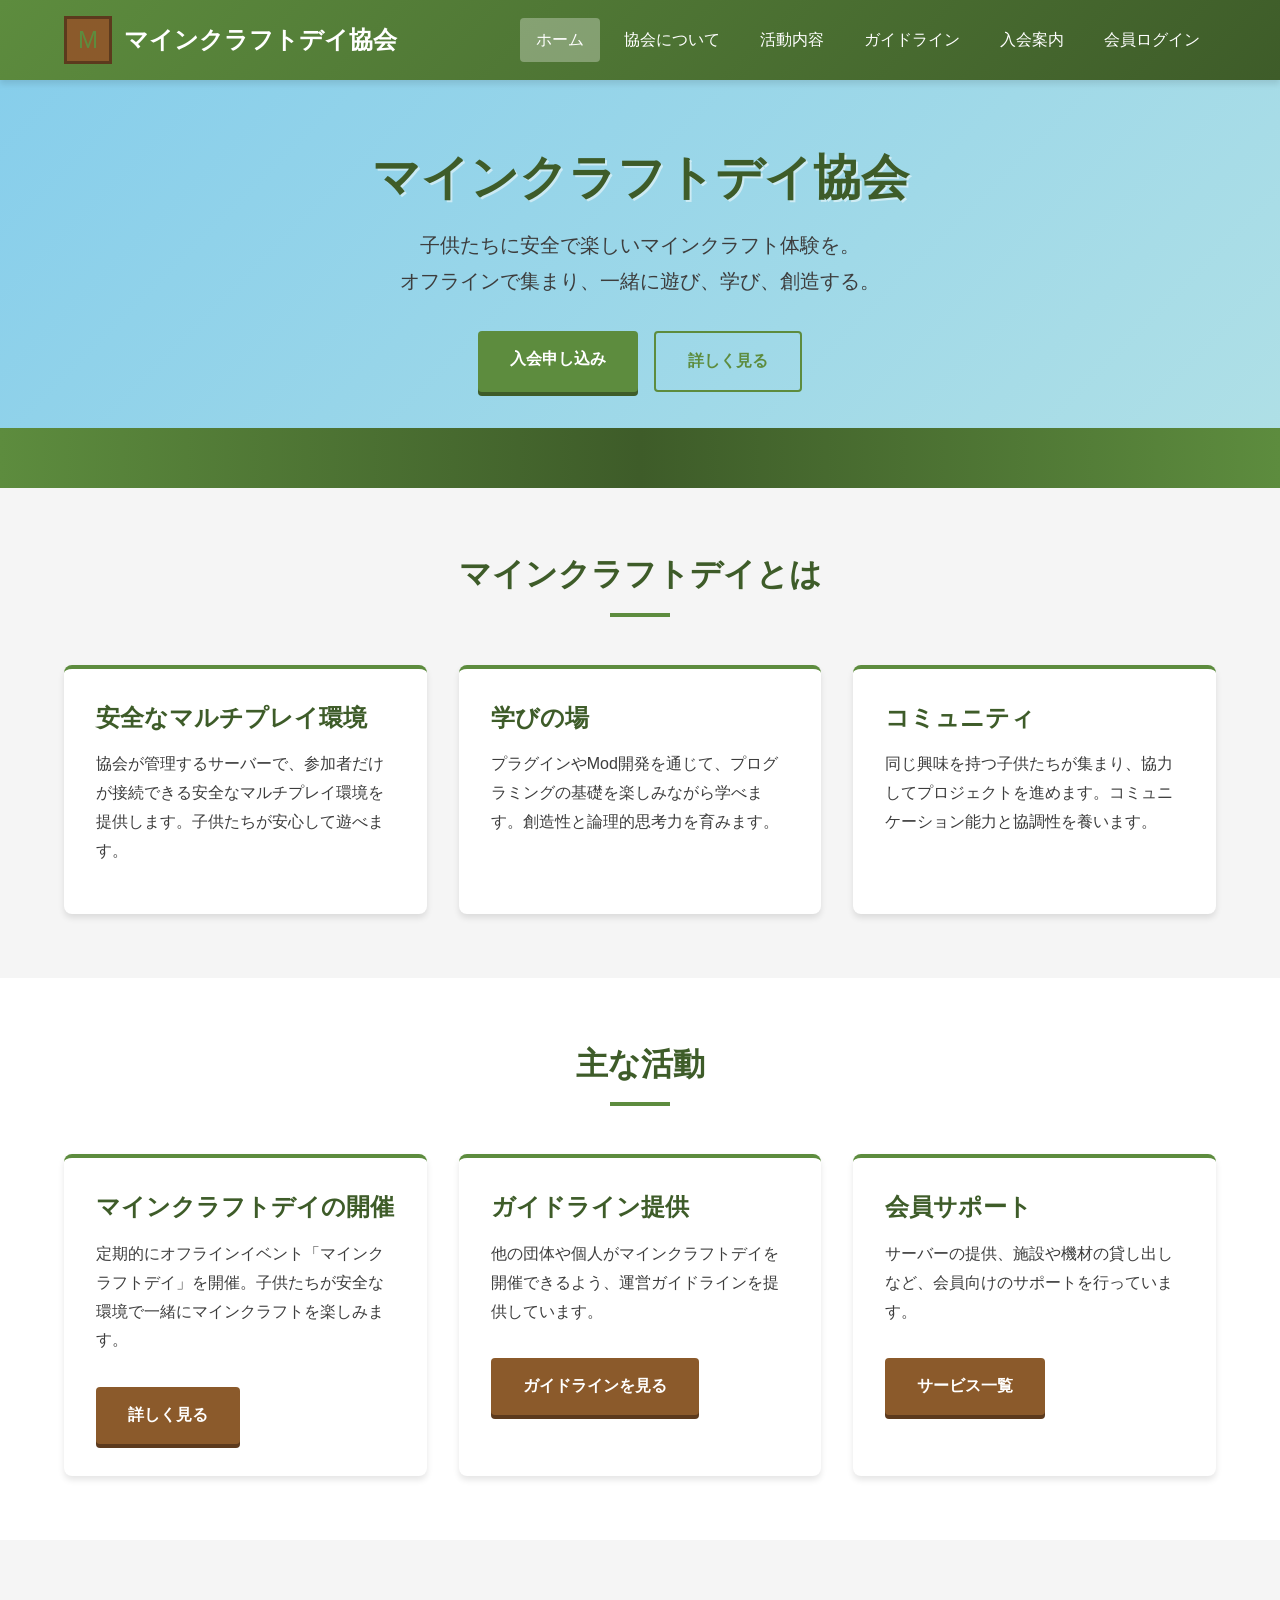
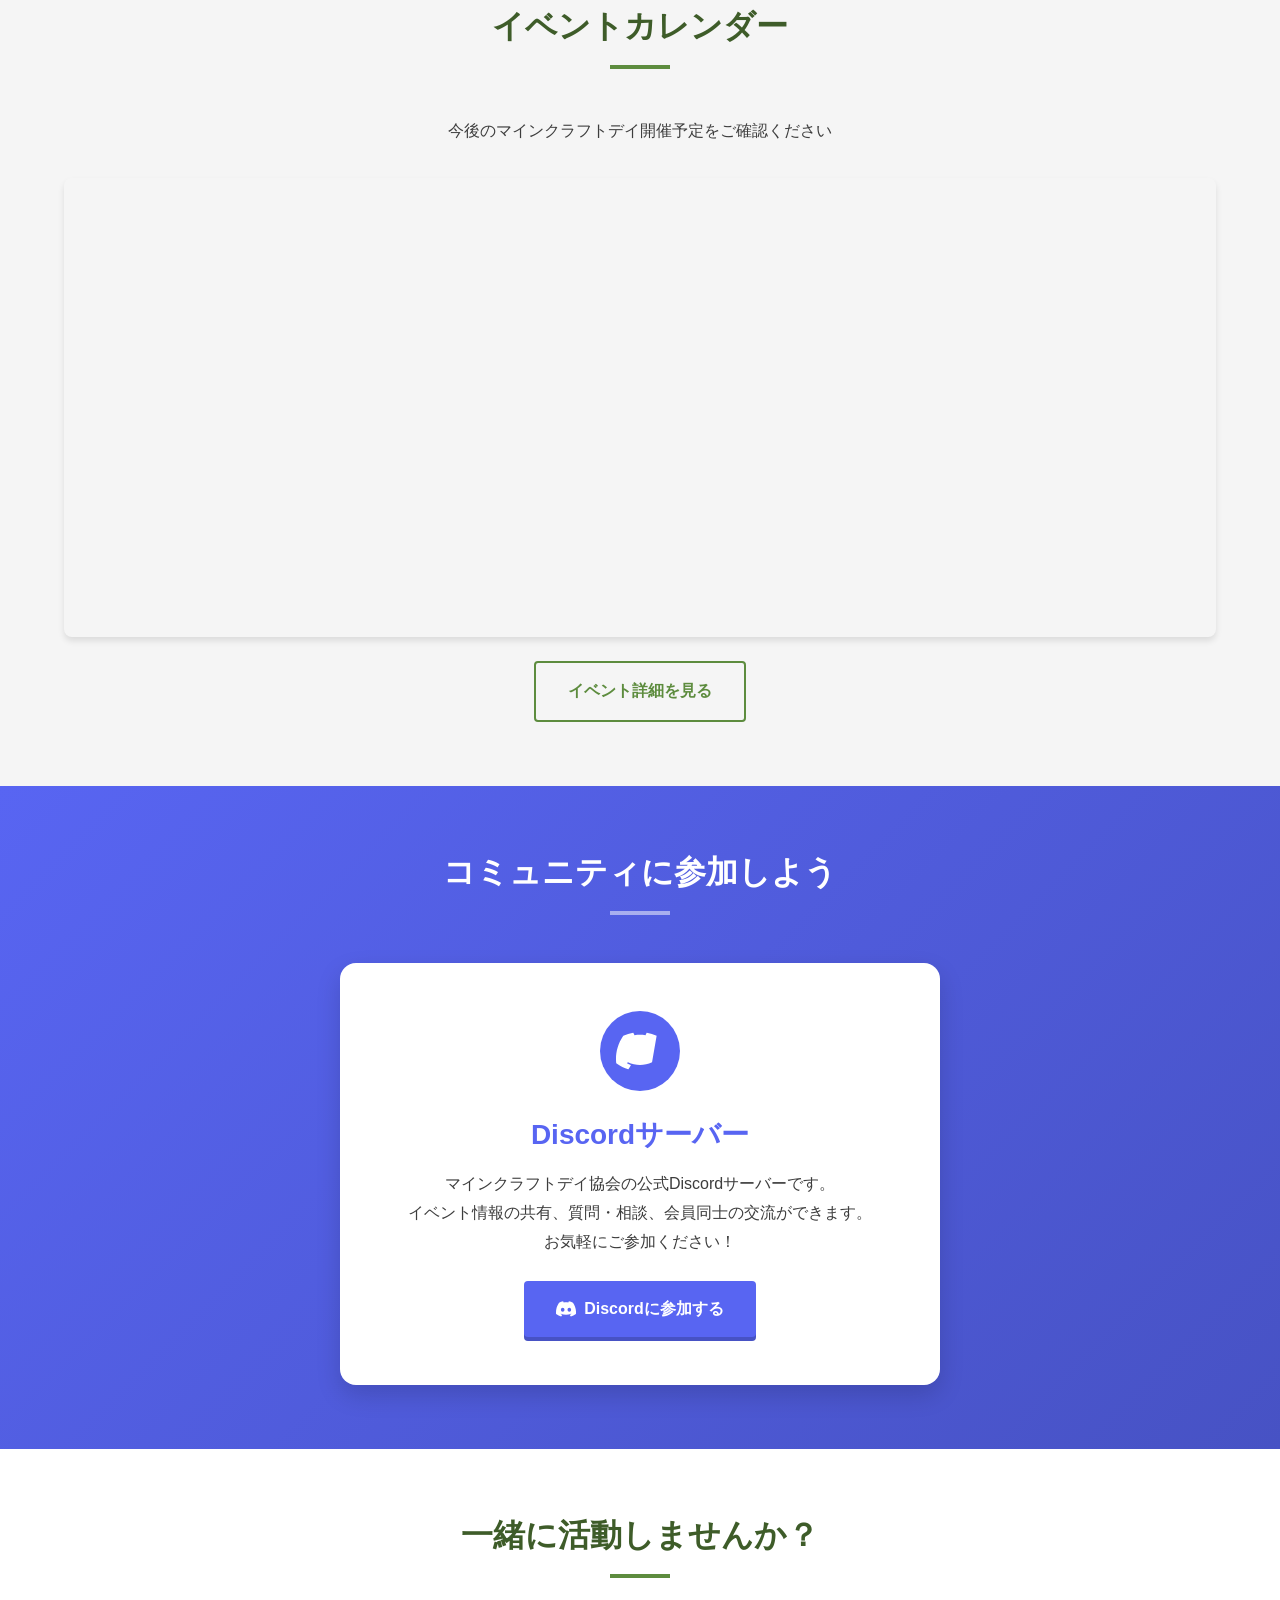
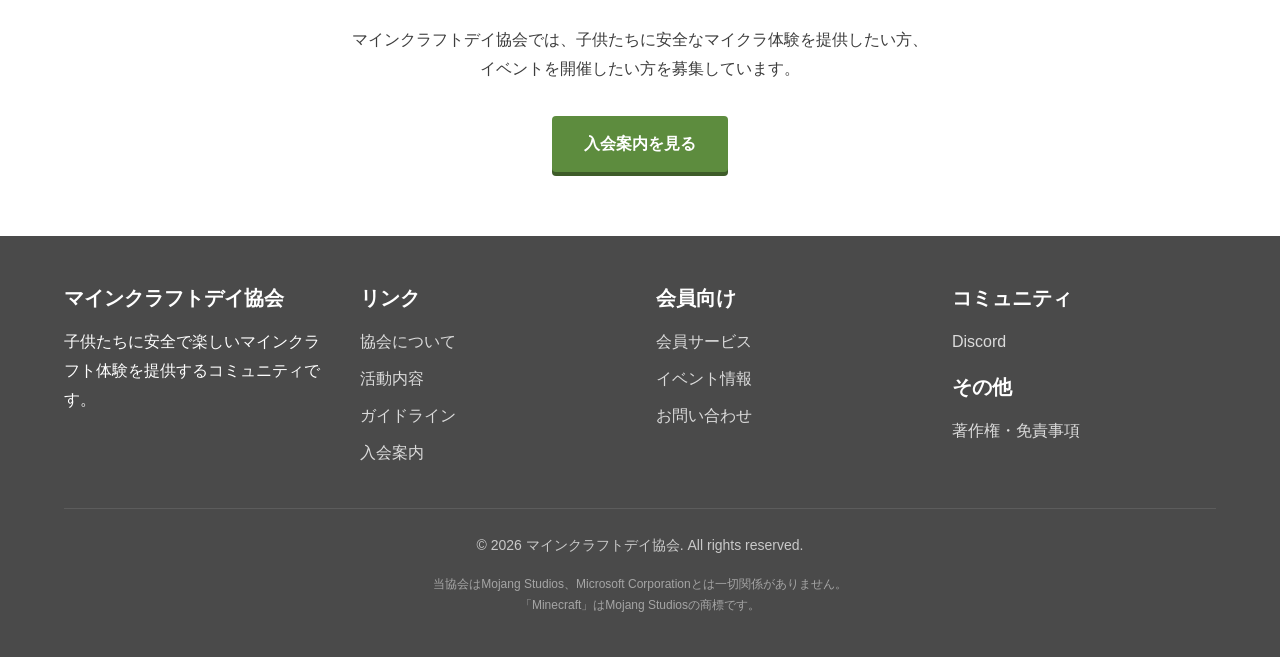
==== commit a626ecab: "スマホ対応" ====
--- a/docs/index.html
+++ b/docs/index.html
@@ -36,9 +36,9 @@
         子供たちに安全で楽しいマインクラフト体験を。<br>
         オフラインで集まり、一緒に遊び、学び、創造する。
       </p>
-      <div>
+      <div class="hero-buttons">
         <a href="membership.html" class="btn btn-primary">入会申し込み</a>
-        <a href="about.html" class="btn btn-outline" style="margin-left: 1rem;">詳しく見る</a>
+        <a href="about.html" class="btn btn-outline">詳しく見る</a>
       </div>
     </div>
   </section>
--- a/docs/css/style.css
+++ b/docs/css/style.css
@@ -635,17 +635,48 @@
   margin-bottom: 1.5rem;
 }
 
+/* Calendar Container */
+.calendar-container {
+  overflow: hidden;
+  border-radius: 8px;
+  box-shadow: var(--shadow);
+}
+
+/* Hero Buttons */
+.hero-buttons {
+  display: flex;
+  justify-content: center;
+  gap: 1rem;
+  flex-wrap: wrap;
+}
+
 /* Responsive */
 @media (max-width: 768px) {
   h1 { font-size: 2rem; }
   h2 { font-size: 1.5rem; }
 
+  .logo-text {
+    font-size: 1rem;
+  }
+
   .hero h1 {
-    font-size: 2rem;
+    font-size: 1.75rem;
   }
 
   .hero-subtitle {
-    font-size: 1rem;
+    font-size: 0.95rem;
+    padding: 0 0.5rem;
+  }
+
+  .hero-buttons {
+    flex-direction: column;
+    align-items: center;
+    gap: 0.75rem;
+  }
+
+  .hero-buttons .btn {
+    width: 100%;
+    max-width: 280px;
   }
 
   .section {
@@ -655,4 +686,83 @@
   .card {
     padding: 1.5rem;
   }
-}
+
+  .card-grid {
+    grid-template-columns: 1fr;
+  }
+
+  .calendar-container iframe {
+    height: 350px;
+  }
+
+  .discord-card {
+    padding: 1.5rem;
+    margin: 0 0.5rem;
+  }
+
+  .discord-card h3 {
+    font-size: 1.25rem;
+  }
+
+  .footer-grid {
+    grid-template-columns: 1fr;
+    text-align: center;
+  }
+}
+
+@media (max-width: 480px) {
+  .container {
+    padding: 0 1rem;
+  }
+
+  .logo-text {
+    font-size: 0.9rem;
+  }
+
+  .hero h1 {
+    font-size: 1.5rem;
+  }
+
+  .hero-subtitle {
+    font-size: 0.875rem;
+  }
+
+  .section-title {
+    font-size: 1.25rem;
+  }
+
+  .card h3 {
+    font-size: 1.1rem;
+  }
+
+  .card h3 span {
+    display: block;
+    margin-left: 0 !important;
+    margin-top: 0.25rem;
+  }
+
+  .btn {
+    padding: 0.75rem 1.5rem;
+    font-size: 0.875rem;
+  }
+
+  .calendar-container iframe {
+    height: 300px;
+  }
+
+  .table-responsive {
+    font-size: 0.875rem;
+  }
+
+  th, td {
+    padding: 0.75rem 0.5rem;
+  }
+
+  .page-header {
+    padding: 2rem 0;
+  }
+
+  .page-header h1 {
+    font-size: 1.5rem;
+  }
+}
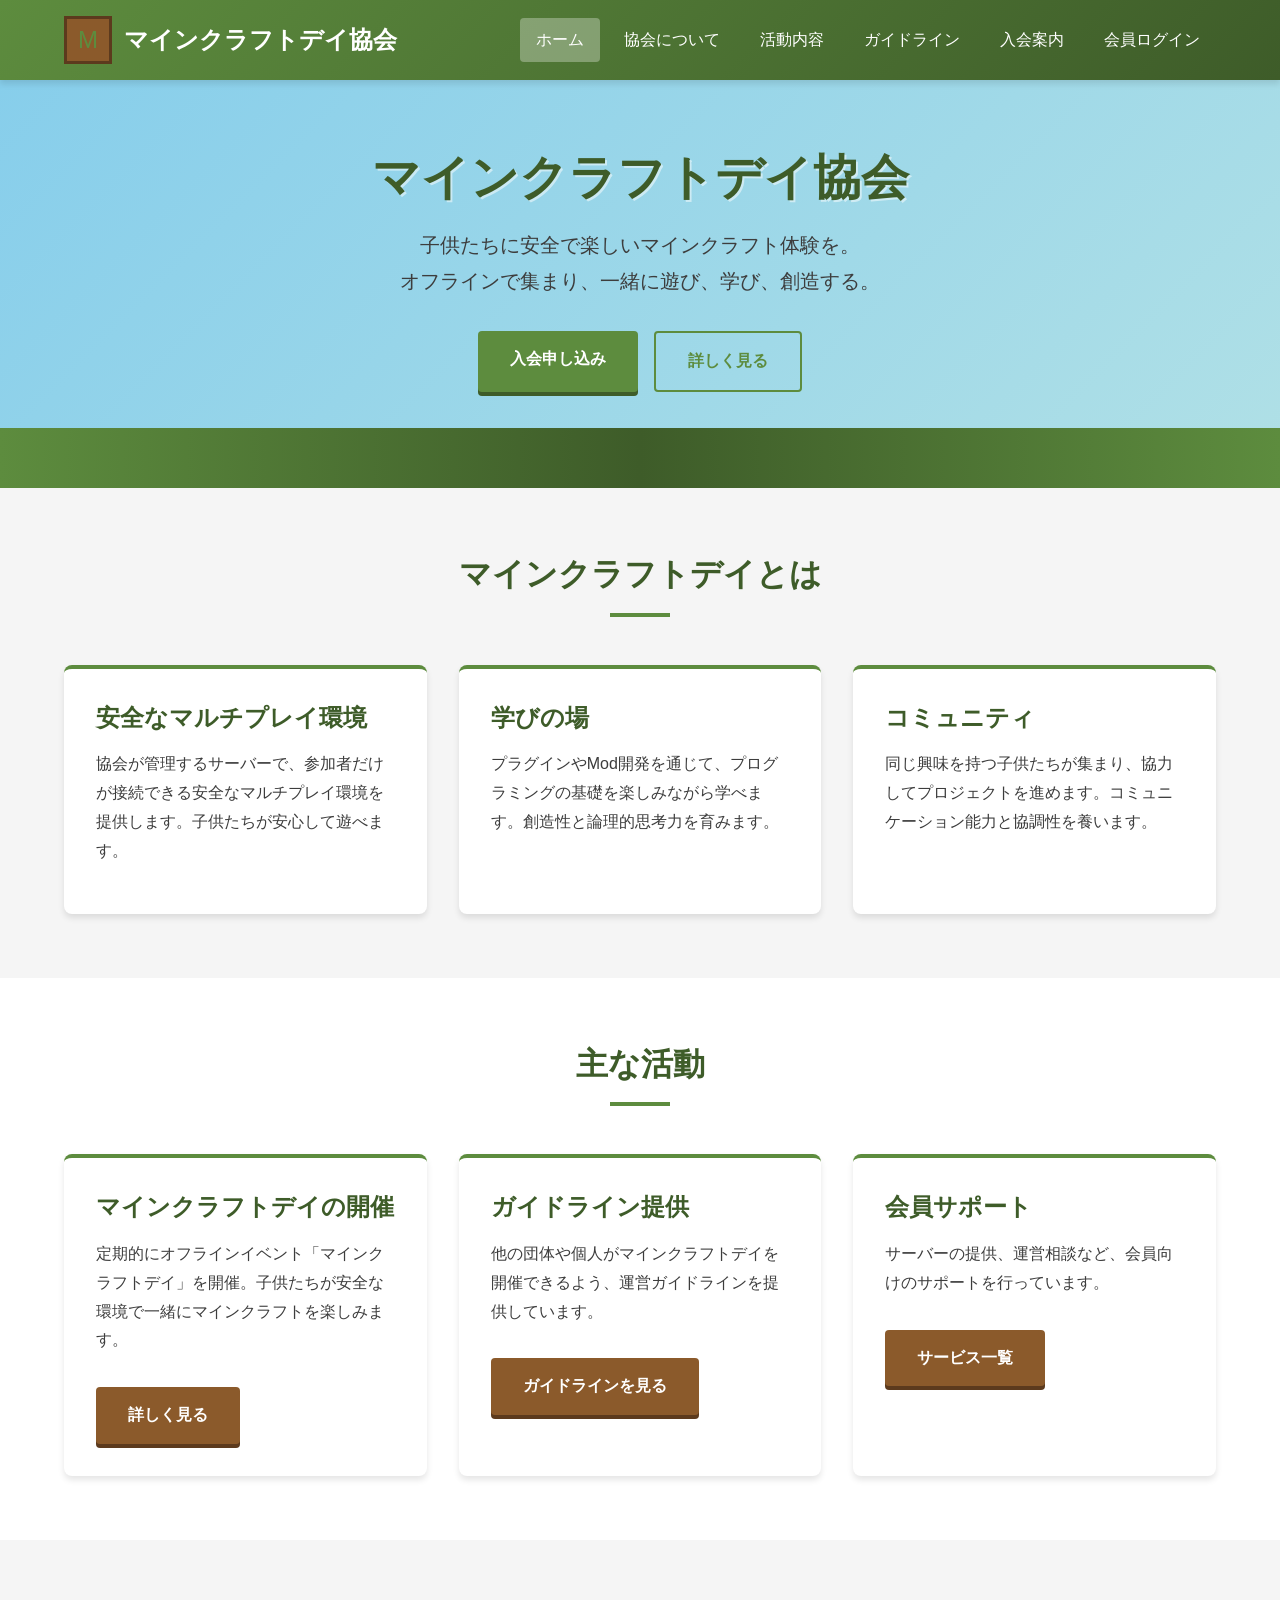
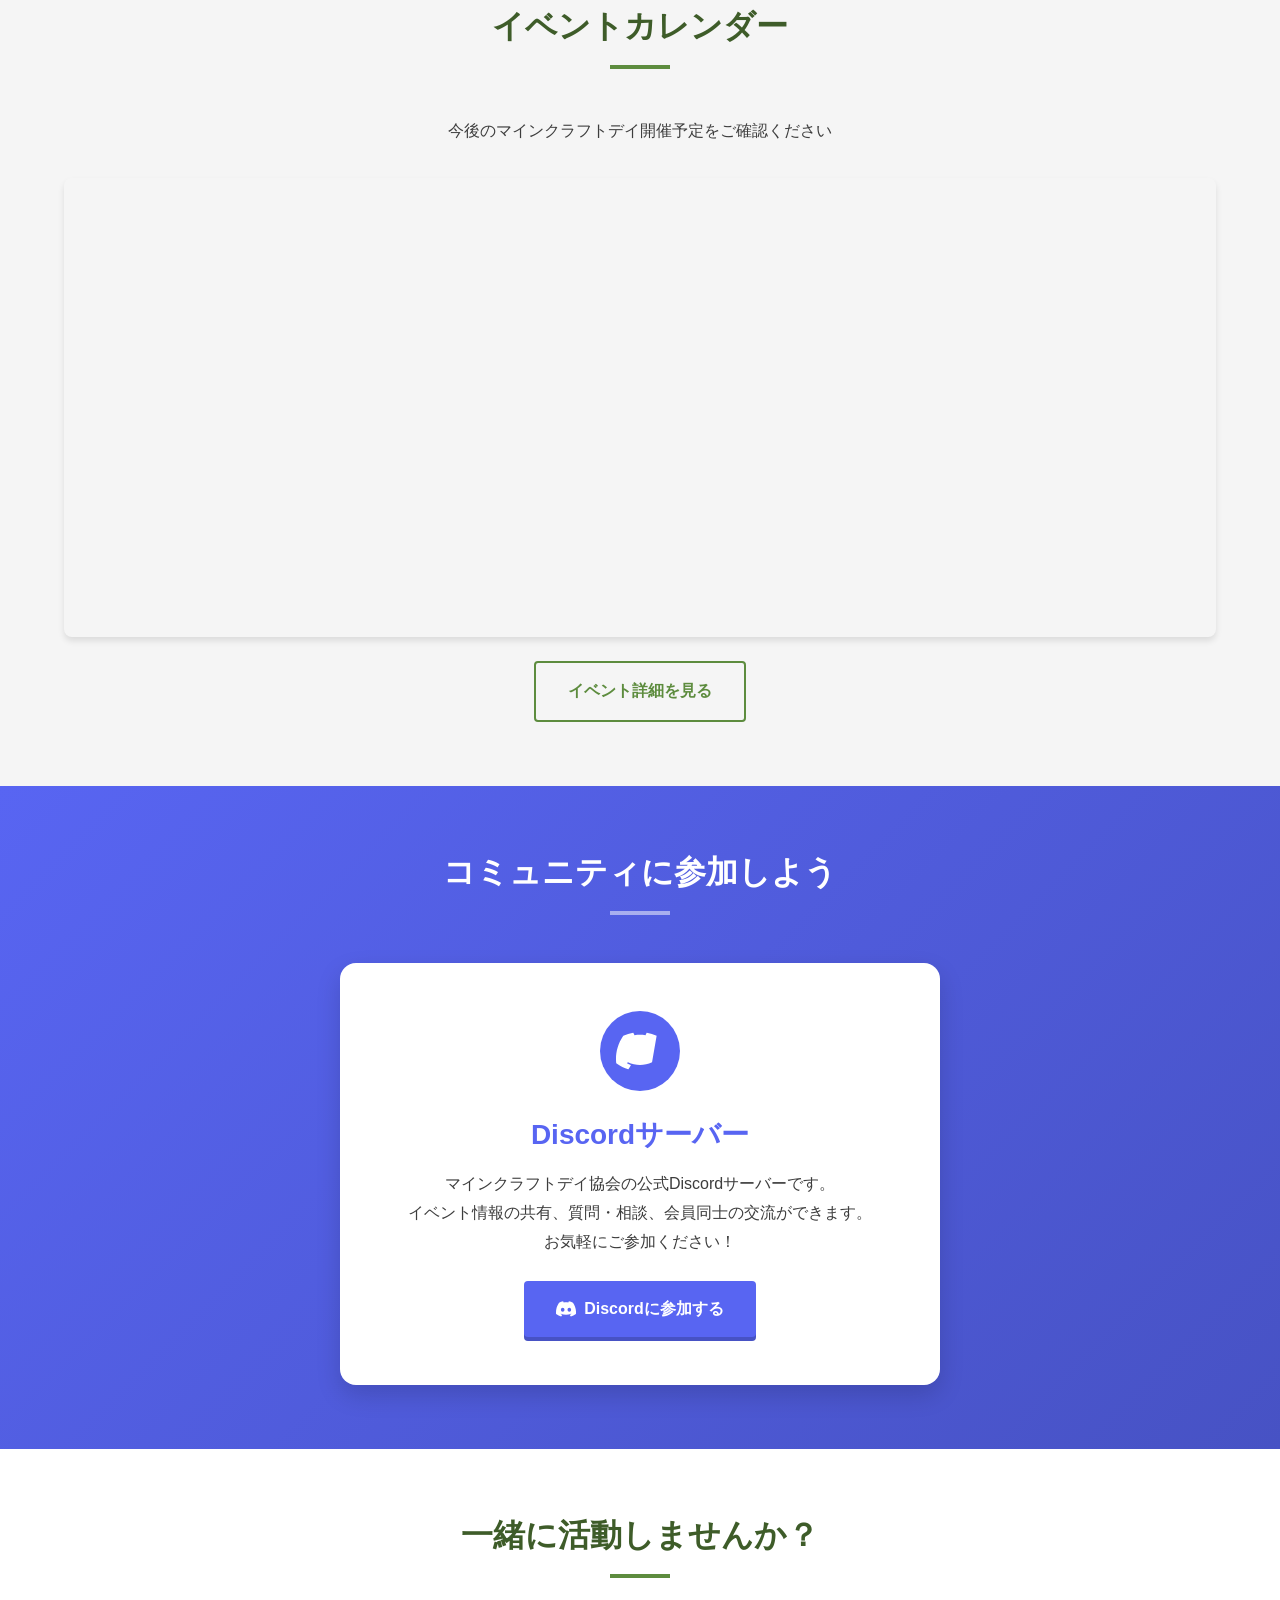
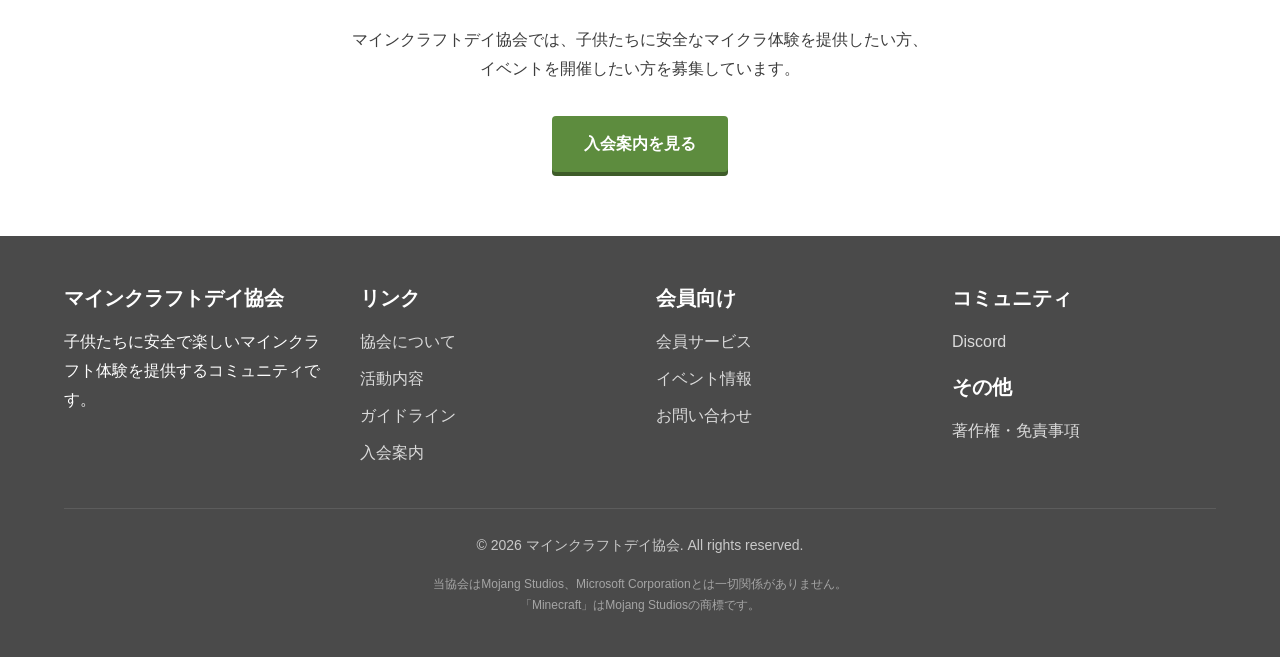
==== commit dcf9097c: "会員サービスの更新: 施設・機材貸出削除、サーバー利用申請システム追加 - 施設・機材の貸し出しサービスを全ページから削除 - サーバー利用サービスを追加（50名程度、柔軟な利用期間） - サーバー予" ====
--- a/docs/index.html
+++ b/docs/index.html
@@ -3,7 +3,7 @@
 <head>
   <meta charset="UTF-8">
   <meta name="viewport" content="width=device-width, initial-scale=1.0">
-  <meta name="description" content="マインクラフトデイ協会 - 子供たちに安全なマインクラフト体験を提供するコミュニティ。オフラインイベント「マインクラフトデイ」の開催、ガイドライン提供、サーバー・施設・機材の貸し出しを行っています。">
+  <meta name="description" content="マインクラフトデイ協会 - 子供たちに安全なマインクラフト体験を提供するコミュニティ。オフラインイベント「マインクラフトデイ」の開催、ガイドライン提供、サーバー提供を行っています。">
   <meta name="keywords" content="マインクラフト,マイクラ,子供,教育,オフラインイベント,マルチプレイ,Mod,プラグイン">
   <title>マインクラフトデイ協会 | 公式サイト</title>
   <link rel="stylesheet" href="css/style.css">
@@ -81,7 +81,7 @@
         </div>
         <div class="card">
           <h3>会員サポート</h3>
-          <p>サーバーの提供、施設や機材の貸し出しなど、会員向けのサポートを行っています。</p>
+          <p>サーバーの提供、運営相談など、会員向けのサポートを行っています。</p>
           <a href="services.html" class="btn btn-secondary mt-2">サービス一覧</a>
         </div>
       </div>
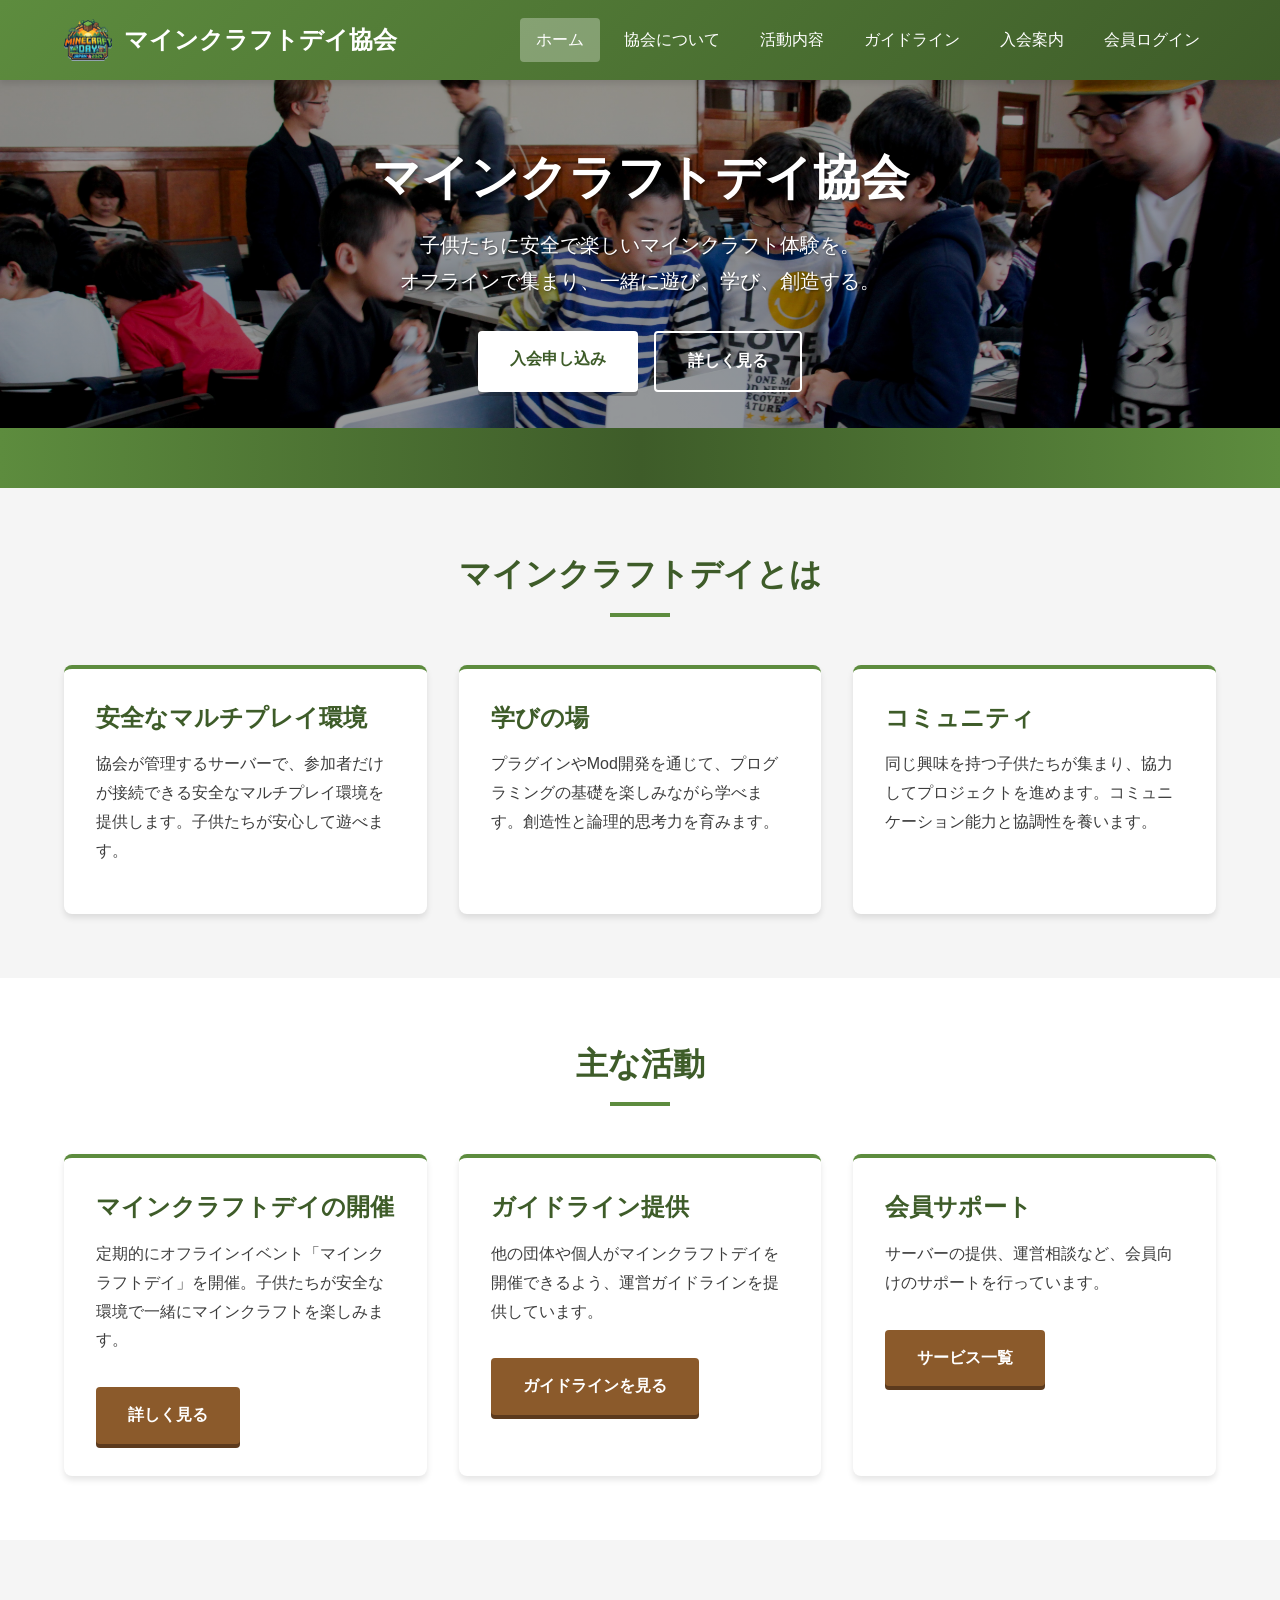
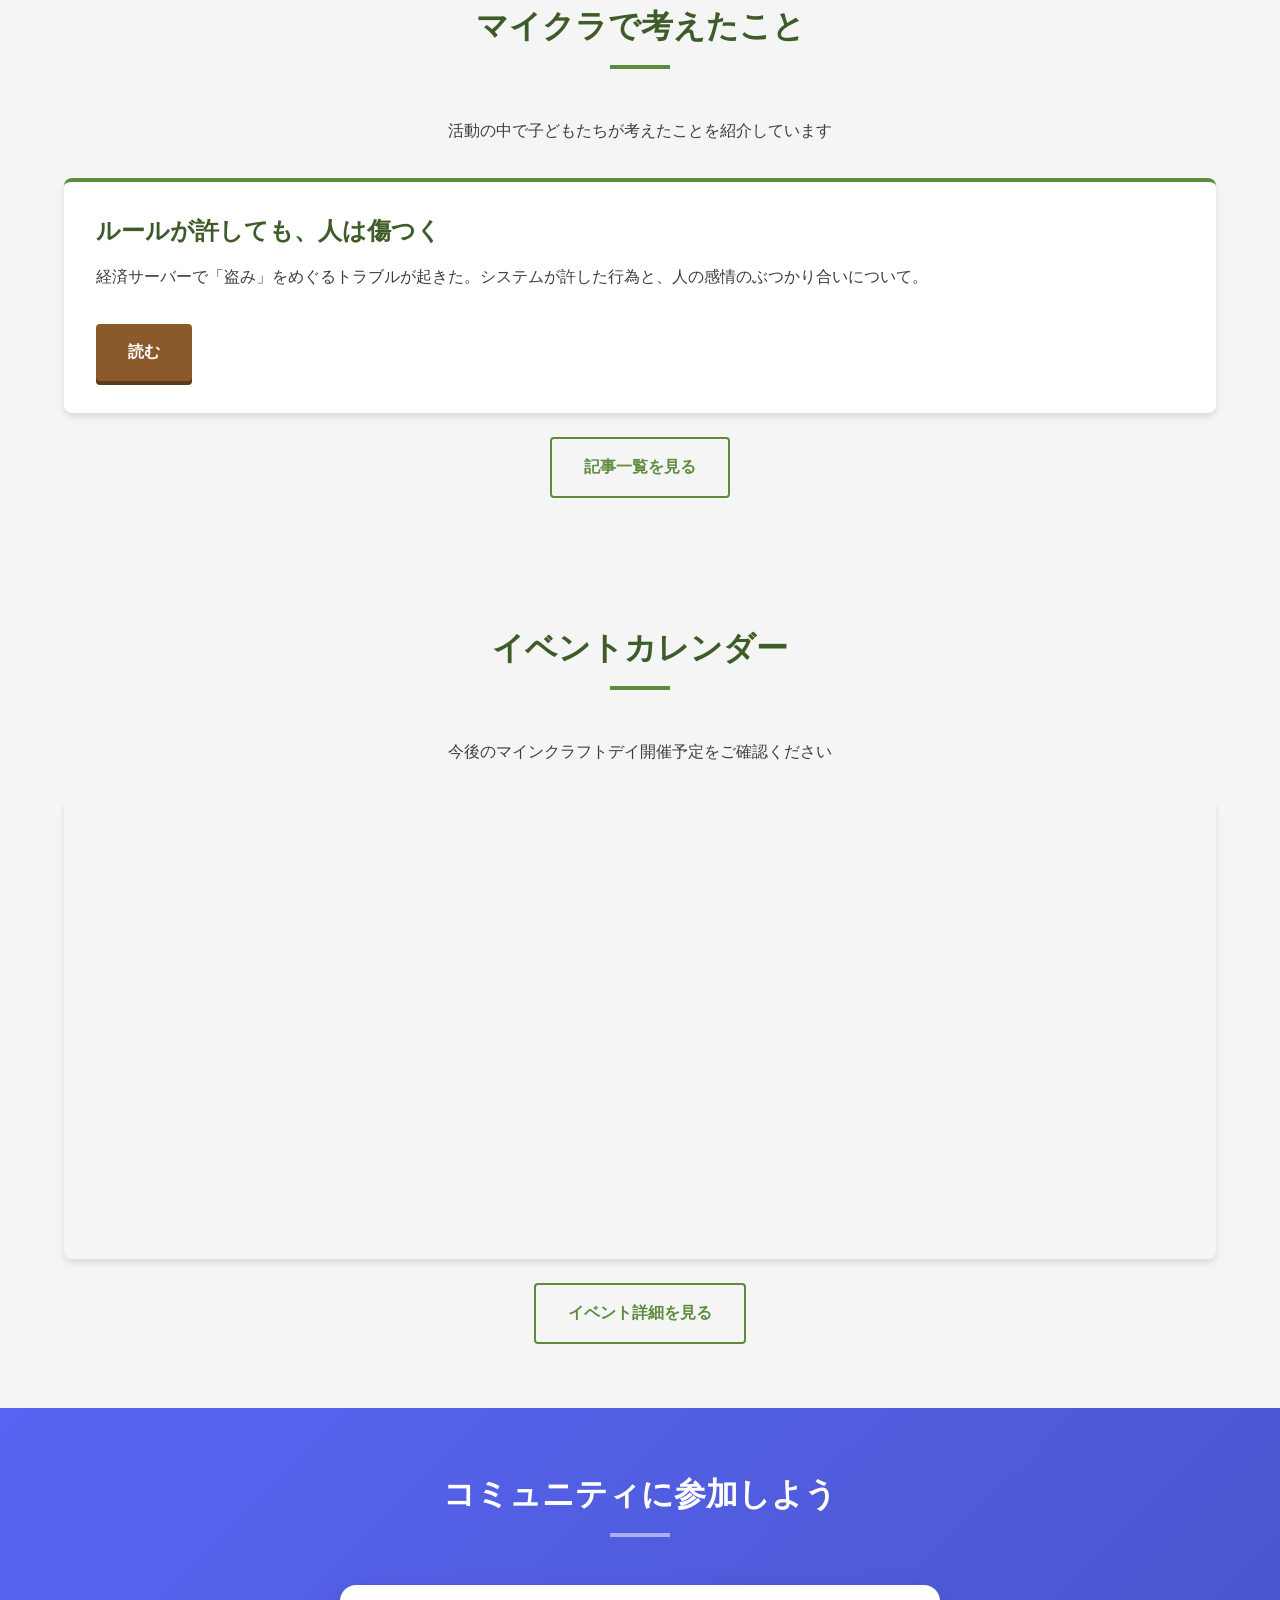
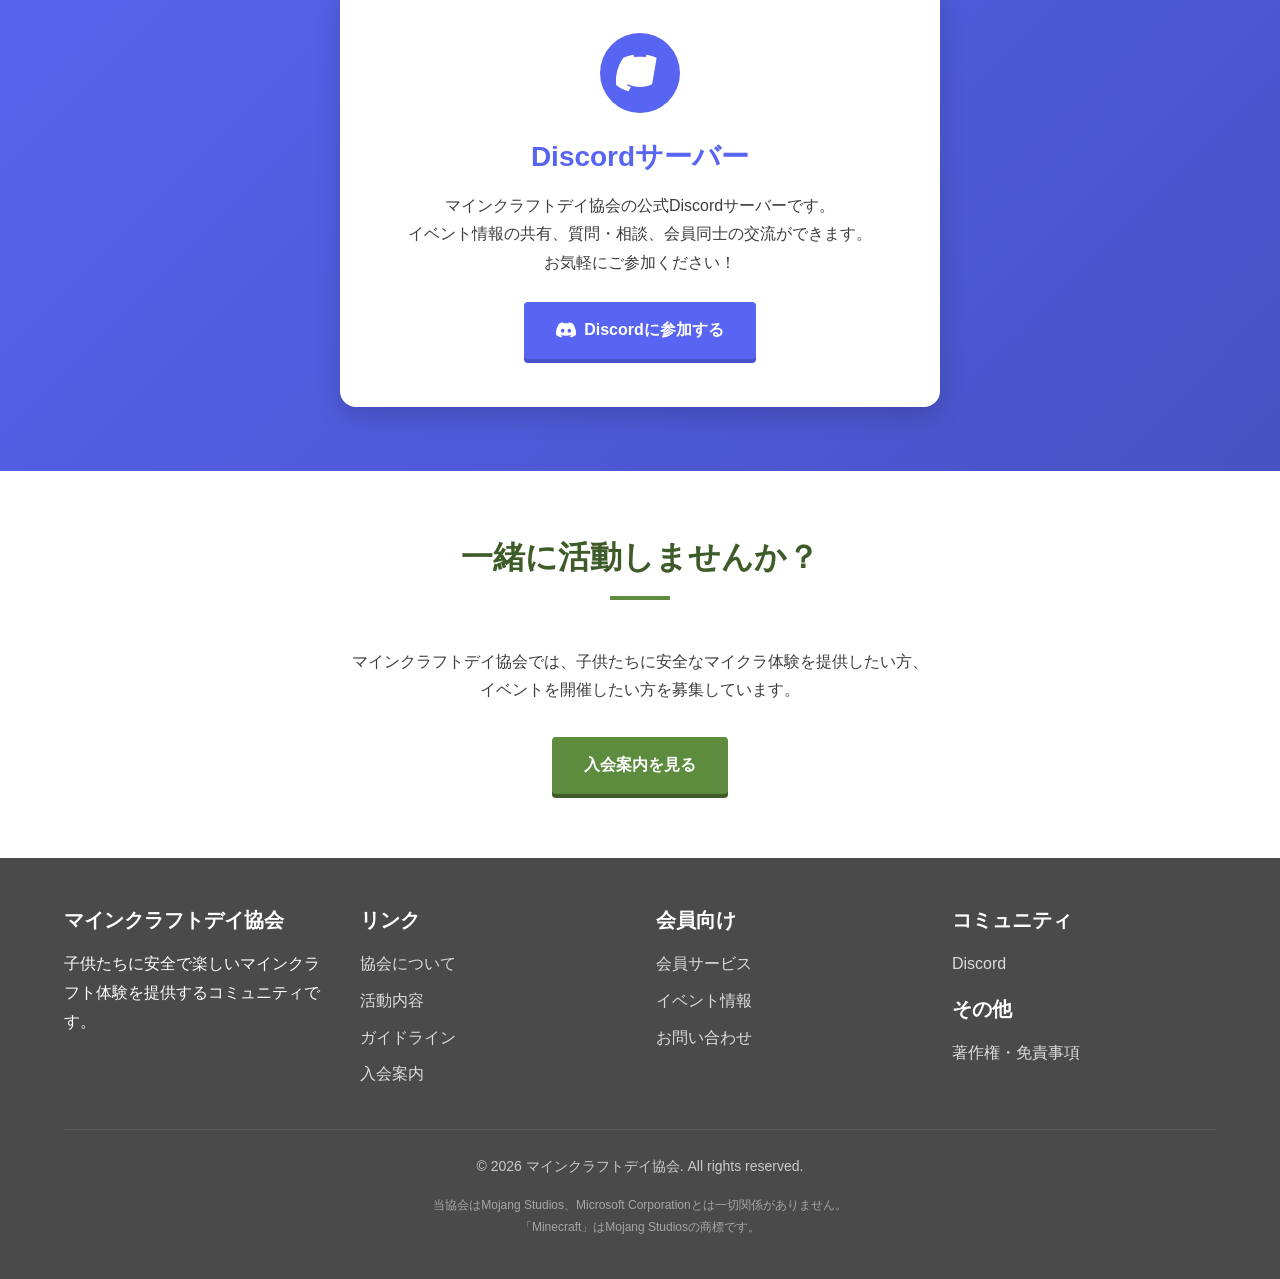
==== commit 82bdd327: "feat: ブログ記事ページとロゴ画像を追加 - 読みもの記事テンプレート（stories/）とブログ用CSS（story.css）を新設 - 初回記事「ルールが許しても、人は傷つく」を作成 - 記事" ====
--- a/docs/index.html
+++ b/docs/index.html
@@ -13,7 +13,7 @@
   <header class="header">
     <div class="container header-inner">
       <a href="index.html" class="logo">
-        <div class="logo-icon">M</div>
+        <div class="logo-icon"><img src="images/logo.png" alt="マインクラフトデイ"></div>
         <span class="logo-text">マインクラフトデイ協会</span>
       </a>
       <button class="nav-toggle" aria-label="メニュー" onclick="toggleNav()">☰</button>
@@ -84,6 +84,24 @@
           <p>サーバーの提供、運営相談など、会員向けのサポートを行っています。</p>
           <a href="services.html" class="btn btn-secondary mt-2">サービス一覧</a>
         </div>
+      </div>
+    </div>
+  </section>
+
+  <!-- Stories Section -->
+  <section class="section">
+    <div class="container">
+      <h2 class="section-title">マイクラで考えたこと</h2>
+      <p class="text-center" style="margin-bottom: 2rem;">活動の中で子どもたちが考えたことを紹介しています</p>
+      <div class="card-grid">
+        <div class="card">
+          <h3>ルールが許しても、人は傷つく</h3>
+          <p>経済サーバーで「盗み」をめぐるトラブルが起きた。システムが許した行為と、人の感情のぶつかり合いについて。</p>
+          <a href="stories/human-problem-and-system-problem.html" class="btn btn-secondary mt-2">読む</a>
+        </div>
+      </div>
+      <div class="text-center mt-3">
+        <a href="stories/index.html" class="btn btn-outline">記事一覧を見る</a>
       </div>
     </div>
   </section>
--- a/docs/css/style.css
+++ b/docs/css/style.css
@@ -101,12 +101,16 @@
 .logo-icon {
   width: 48px;
   height: 48px;
-  background: var(--mc-brown);
-  border: 3px solid var(--mc-dark-brown);
-  display: flex;
-  align-items: center;
-  justify-content: center;
-  font-size: 1.5rem;
+  border-radius: 4px;
+  overflow: hidden;
+  flex-shrink: 0;
+}
+
+.logo-icon img {
+  width: 100%;
+  height: 100%;
+  object-fit: contain;
+  display: block;
 }
 
 .logo-text {
@@ -182,7 +186,8 @@
 
 /* Hero Section */
 .hero {
-  background: linear-gradient(135deg, var(--mc-sky) 0%, #B0E0E6 100%);
+  background: linear-gradient(rgba(0, 0, 0, 0.4), rgba(0, 0, 0, 0.4)),
+              url('../images/hero-bg.jpg') center center / cover no-repeat;
   padding: 4rem 0;
   text-align: center;
   position: relative;
@@ -207,16 +212,39 @@
 
 .hero h1 {
   font-size: 3rem;
-  color: var(--mc-dark-green);
+  color: var(--mc-white);
   margin-bottom: 1rem;
-  text-shadow: 2px 2px 0 rgba(255, 255, 255, 0.5);
+  text-shadow: 2px 2px 4px rgba(0, 0, 0, 0.5);
 }
 
 .hero-subtitle {
   font-size: 1.25rem;
-  color: var(--mc-text);
+  color: var(--mc-white);
   max-width: 600px;
   margin: 0 auto 2rem;
+  text-shadow: 1px 1px 2px rgba(0, 0, 0, 0.5);
+}
+
+.hero .btn-primary {
+  background: var(--mc-white);
+  color: var(--mc-dark-green);
+  box-shadow: 0 4px 0 rgba(0, 0, 0, 0.2);
+}
+
+.hero .btn-primary:hover {
+  background: rgba(255, 255, 255, 0.9);
+  color: var(--mc-dark-green);
+}
+
+.hero .btn-outline {
+  background: transparent;
+  color: var(--mc-white);
+  border: 2px solid var(--mc-white);
+}
+
+.hero .btn-outline:hover {
+  background: var(--mc-white);
+  color: var(--mc-dark-green);
 }
 
 /* Buttons */
